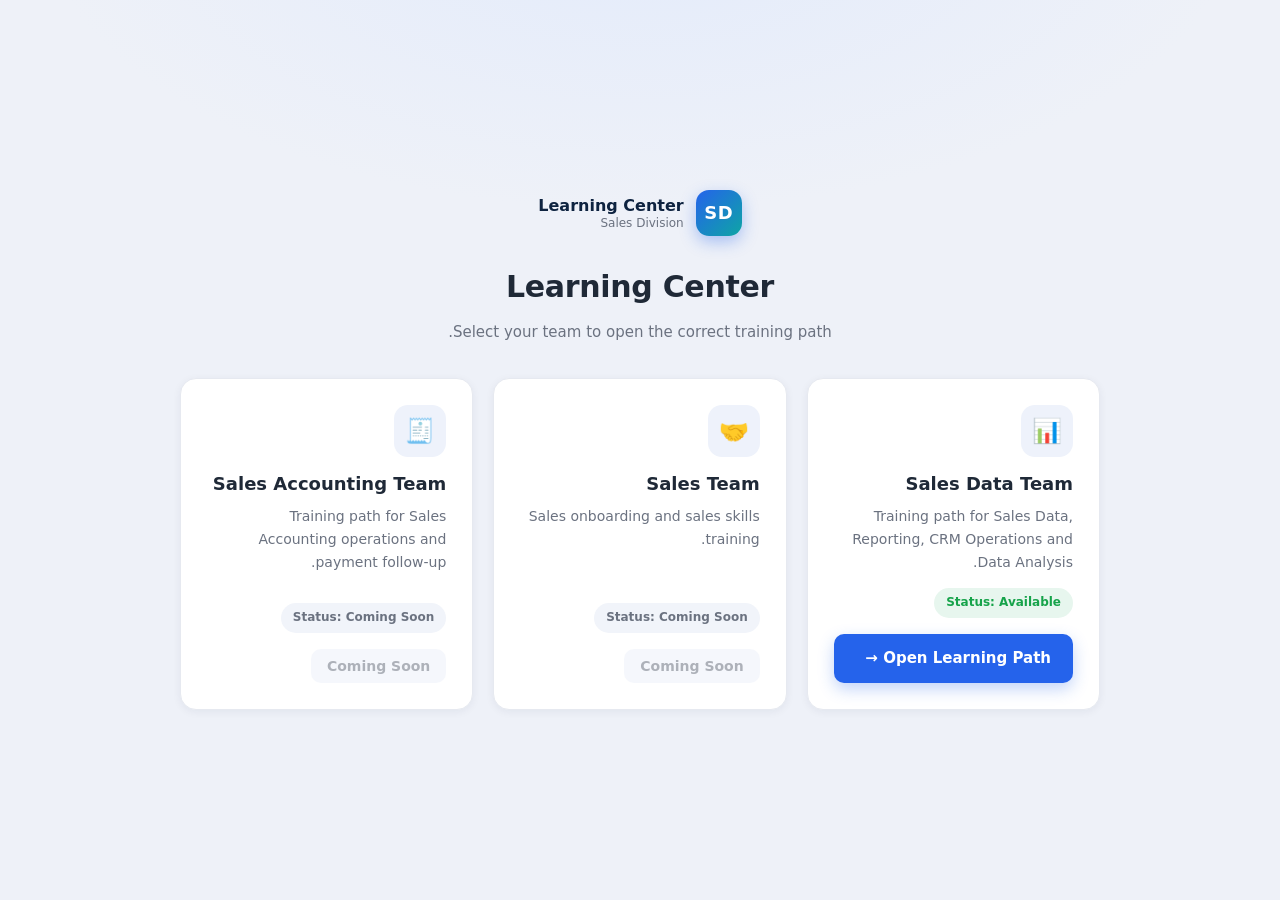
==== index.html @ 6c22815f "Initial commit: Sales Data Training Academy" ====
<!DOCTYPE html>
<html lang="ar" dir="rtl">
<head>
  <meta charset="UTF-8" />
  <meta name="viewport" content="width=device-width, initial-scale=1.0" />
  <title>Learning Center — Sales Division</title>
  <link rel="icon" href="favicon.svg" type="image/svg+xml" />
  <link rel="stylesheet" href="styles.css" />
</head>
<body>

  <!-- ============ TEAM SELECTION (Learning Center) ============ -->
  <!-- Future: connect team selection to permissions / role-based access -->
  <div class="entry">
    <div class="entry-wrap">
      <div class="entry-brand">
        <div class="brand-logo">SD</div>
        <div class="entry-brand-text">
          <strong>Learning Center</strong>
          <span>Sales Division</span>
        </div>
      </div>

      <h1 class="entry-title">Learning Center</h1>
      <p class="entry-sub">Select your team to open the correct training path.</p>

      <div class="team-grid">
        <!-- Sales Data Team — active -->
        <div class="team-card reveal">
          <div class="team-ico">📊</div>
          <h3>Sales Data Team</h3>
          <p>Training path for Sales Data, Reporting, CRM Operations and Data Analysis.</p>
          <span class="team-status available">Status: Available</span>
          <a class="btn btn-primary team-open" href="learning_path.html">Open Learning Path →</a>
        </div>

        <!-- Sales Team — coming soon -->
        <div class="team-card is-soon reveal">
          <div class="team-ico">🤝</div>
          <h3>Sales Team</h3>
          <p>Sales onboarding and sales skills training.</p>
          <span class="team-status soon">Status: Coming Soon</span>
          <button class="btn btn-ghost" disabled>Coming Soon</button>
        </div>

        <!-- Sales Accounting Team — coming soon -->
        <div class="team-card is-soon reveal">
          <div class="team-ico">🧾</div>
          <h3>Sales Accounting Team</h3>
          <p>Training path for Sales Accounting operations and payment follow-up.</p>
          <span class="team-status soon">Status: Coming Soon</span>
          <button class="btn btn-ghost" disabled>Coming Soon</button>
        </div>
      </div>
    </div>
  </div>

  <script src="script.js"></script>
</body>
</html>
---- styles.css ----
/* ============================================================
   Sales Data Team — Training Portal
   styles.css  (plain CSS, no frameworks)
   ============================================================ */

:root {
  --bg: #eef1f8;
  --surface: #ffffff;
  --sidebar: #0e2340;
  --sidebar-2: #16375a;
  --primary: #2563eb;
  --primary-dark: #1d4ed8;
  --accent: #0ea5a5;
  --text: #1f2937;
  --muted: #6b7280;
  --border: #e6e9f0;
  --success: #16a34a;
  --warn: #d97706;
  --danger: #dc2626;
  --shadow-sm: 0 2px 8px rgba(15, 37, 64, 0.06);
  --shadow: 0 8px 24px rgba(15, 37, 64, 0.08);
  --shadow-lg: 0 16px 40px rgba(15, 37, 64, 0.14);
  --radius: 16px;
  --radius-sm: 10px;
  --ease: cubic-bezier(.22, .61, .36, 1);
}

* { box-sizing: border-box; margin: 0; padding: 0; }

html { scroll-behavior: smooth; }

body {
  font-family: "Segoe UI", Tahoma, "Cairo", system-ui, Arial, sans-serif;
  background:
    radial-gradient(1200px 600px at 100% -10%, #e3ebfb 0%, transparent 60%),
    var(--bg);
  color: var(--text);
  line-height: 1.65;
  -webkit-font-smoothing: antialiased;
}

/* ---------- Layout ---------- */
.layout { display: flex; min-height: 100vh; }

.content {
  flex: 1;
  padding: 34px 38px;
  overflow-x: hidden;
  max-width: 1200px;
  margin: 0 auto;
  width: 100%;
}

/* ---------- Sidebar ---------- */
.sidebar {
  width: 264px;
  flex-shrink: 0;
  background: linear-gradient(180deg, var(--sidebar), var(--sidebar-2));
  color: #e8eef7;
  display: flex;
  flex-direction: column;
  padding: 22px 16px;
  position: sticky;
  top: 0;
  height: 100vh;
  box-shadow: 6px 0 24px rgba(14, 35, 64, 0.12);
  z-index: 20;
}

.brand {
  display: flex; align-items: center; gap: 12px;
  padding: 8px 8px 20px;
  margin-bottom: 8px;
  border-bottom: 1px solid rgba(255, 255, 255, 0.08);
}
.brand-logo {
  width: 46px; height: 46px; border-radius: 13px;
  background: linear-gradient(135deg, var(--primary), var(--accent));
  display: grid; place-items: center;
  font-weight: 800; font-size: 18px; color: #fff;
  letter-spacing: .5px; object-fit: cover; flex-shrink: 0;
  box-shadow: 0 6px 16px rgba(37, 99, 235, 0.35);
}
.brand-text { display: flex; flex-direction: column; line-height: 1.25; }
.brand-text strong { font-size: 16px; }
.brand-text span { font-size: 12px; color: #9fb3cc; }

.nav { display: flex; flex-direction: column; gap: 4px; margin-top: 6px; }
.nav-item {
  display: flex; align-items: center; gap: 12px;
  background: transparent; border: none; cursor: pointer;
  color: #cdd8e6; text-align: right;
  padding: 12px 14px; border-radius: var(--radius-sm);
  font-size: 15px; font-family: inherit; position: relative;
  transition: background .18s var(--ease), color .18s, transform .12s;
}
.nav-item::before {
  content: ""; position: absolute; right: 0; top: 50%;
  transform: translateY(-50%) scaleY(0);
  width: 3px; height: 22px; border-radius: 3px;
  background: #fff; transition: transform .2s var(--ease);
}
.nav-item:hover { background: rgba(255, 255, 255, .07); color: #fff; }
.nav-item:hover .nav-ico { transform: scale(1.12); }
.nav-item.active {
  background: linear-gradient(90deg, var(--primary), #3b76f0);
  color: #fff; box-shadow: 0 6px 16px rgba(37, 99, 235, 0.35);
}
.nav-item.active::before { transform: translateY(-50%) scaleY(1); }
.nav-label { font-weight: 500; }
.nav-ico {
  width: 20px; height: 20px; flex-shrink: 0;
  display: grid; place-items: center;
  color: #93a6c0; transition: transform .18s var(--ease), color .18s;
}
.nav-ico svg { width: 20px; height: 20px; }
.nav-item:hover .nav-ico { transform: scale(1.08); color: #fff; }
.nav-item.active .nav-ico { color: #fff; }

.sidebar-foot { margin-top: auto; padding: 14px 10px 4px; }
.foot-label { font-size: 12px; color: #9fb3cc; margin-bottom: 8px; }
.foot-percent { font-size: 12px; color: #cdd8e6; margin-top: 6px; text-align: left; }
.progress-bar {
  height: 8px; background: rgba(255, 255, 255, .12);
  border-radius: 99px; overflow: hidden;
}
.progress-bar span {
  display: block; height: 100%;
  background: linear-gradient(90deg, var(--accent), var(--primary));
  border-radius: 99px;
  animation: growBar 1s var(--ease) both;
}
@keyframes growBar { from { width: 0 !important; } }

/* ---------- Top bar (mobile) ---------- */
.topbar {
  display: none;
  align-items: center; gap: 12px;
  background: linear-gradient(90deg, var(--sidebar), var(--sidebar-2));
  color: #fff; padding: 12px 16px;
  position: sticky; top: 0; z-index: 30;
  box-shadow: var(--shadow-sm);
}
.menu-btn {
  background: transparent; border: none; color: #fff;
  font-size: 22px; cursor: pointer; line-height: 1;
}
.topbar-logo {
  width: 32px; height: 32px; border-radius: 9px;
  background: linear-gradient(135deg, var(--primary), var(--accent));
  display: grid; place-items: center; font-weight: 800; font-size: 13px;
}
.topbar-title { font-weight: 600; font-size: 15px; }

.backdrop {
  display: none;
  position: fixed; inset: 0;
  background: rgba(6, 18, 34, .5);
  backdrop-filter: blur(2px);
  z-index: 25; opacity: 0; transition: opacity .25s;
}
.backdrop.show { display: block; opacity: 1; }

/* ---------- Sections ---------- */
.section { display: none; }
.section.active { display: block; }

.page-head {
  margin-bottom: 24px; padding-bottom: 16px;
  border-bottom: 1px solid var(--border);
}
.page-head h1 { font-size: 27px; letter-spacing: -0.3px; margin-bottom: 4px; }
.muted { color: var(--muted); font-size: 14px; }

/* ---------- Accessibility: visible keyboard focus ---------- */
:focus-visible { outline: none; }
.btn:focus-visible,
[data-submit-id]:focus-visible {
  outline: 3px solid rgba(37, 99, 235, .5);
  outline-offset: 2px;
}
.level-head:focus-visible {
  outline: none;
  box-shadow: inset 0 0 0 3px rgba(37, 99, 235, .45);
}
.nav-item:focus-visible,
.menu-btn:focus-visible {
  outline: 2px solid rgba(255, 255, 255, .7);
  outline-offset: 2px;
}
.field input:focus-visible,
.field select:focus-visible,
.field textarea:focus-visible { outline: none; }

/* ---------- Reveal animation ----------
   CSS-only entrance so content stays visible even if script.js fails to
   load (e.g. a transient 404 on static hosting). JS is NOT required. */
.reveal { animation: revealIn .5s var(--ease) both; }
@keyframes revealIn {
  from { opacity: 0; transform: translateY(14px); }
  to   { opacity: 1; transform: none; }
}
@media (prefers-reduced-motion: reduce) {
  html { scroll-behavior: auto; }
  .reveal { animation: none; opacity: 1; transform: none; }
  .ring, .track-fill, .progress-bar span { animation: none; }
}

/* ---------- Buttons ---------- */
.btn {
  border: none; cursor: pointer; font-family: inherit;
  font-size: 15px; padding: 12px 22px; border-radius: var(--radius-sm);
  font-weight: 600; position: relative; overflow: hidden;
  transition: transform .12s var(--ease), background .18s, box-shadow .2s, opacity .2s;
}
.btn:active { transform: translateY(1px) scale(.99); }
.btn-primary { background: var(--primary); color: #fff; box-shadow: 0 6px 16px rgba(37, 99, 235, .28); }
.btn-primary:hover { background: var(--primary-dark); box-shadow: 0 10px 24px rgba(37, 99, 235, .38); transform: translateY(-2px); }
.btn-light { background: rgba(255, 255, 255, .18); color: #fff; backdrop-filter: blur(4px); }
.btn-light:hover { background: rgba(255, 255, 255, .28); transform: translateY(-2px); }
.btn-ghost { background: #eef2fb; color: var(--primary); padding: 9px 16px; font-size: 14px; }
.btn-ghost:hover { background: var(--primary); color: #fff; transform: translateY(-1px); }
.btn:disabled,
.btn:disabled:hover {
  opacity: .55; cursor: not-allowed; transform: none;
  box-shadow: none; background: #eef2fb; color: var(--muted);
}

/* ---------- Cards ---------- */
.card {
  background: var(--surface);
  border: 1px solid var(--border);
  border-radius: var(--radius);
  padding: 24px;
  box-shadow: var(--shadow-sm);
  transition: transform .2s var(--ease), box-shadow .2s var(--ease);
}

.cards-grid {
  display: grid;
  grid-template-columns: repeat(auto-fit, minmax(270px, 1fr));
  gap: 20px;
}

/* ---------- Home Hero ---------- */
.hero {
  display: grid;
  grid-template-columns: 1.7fr 1fr;
  gap: 22px;
  margin-bottom: 24px;
}
.hero-text {
  background:
    radial-gradient(700px 300px at 90% 0%, rgba(14, 165, 165, .4), transparent 60%),
    linear-gradient(135deg, #123253, #1f4d7a);
  color: #fff; padding: 38px; border-radius: var(--radius);
  box-shadow: var(--shadow);
  position: relative; overflow: hidden;
}
.hero-eyebrow {
  display: inline-block; font-size: 12px; font-weight: 600;
  letter-spacing: .5px; text-transform: uppercase;
  color: #bfe3e3; background: rgba(255, 255, 255, .1);
  padding: 5px 12px; border-radius: 99px; margin-bottom: 14px;
}
.hero-text h1 { font-size: 27px; margin-bottom: 12px; letter-spacing: -0.3px; }
.hero-text p { color: #dbe6f2; margin-bottom: 22px; font-size: 15px; max-width: 52ch; }
.hero-actions { display: flex; gap: 12px; flex-wrap: wrap; }

.hero-card {
  background: var(--surface); border: 1px solid var(--border);
  border-radius: var(--radius); padding: 26px;
  box-shadow: var(--shadow);
  display: flex; flex-direction: column; align-items: center; text-align: center;
  transition: transform .2s var(--ease), box-shadow .2s var(--ease);
}
.hero-card:hover { transform: translateY(-4px); box-shadow: var(--shadow-lg); }
.hero-card h3 { font-size: 14px; color: var(--muted); margin-bottom: 16px; text-transform: uppercase; letter-spacing: .5px; }

.ring {
  --val: 0;
  width: 134px; height: 134px; border-radius: 50%;
  background:
    radial-gradient(farthest-side, #fff 78%, transparent 79% 100%),
    conic-gradient(var(--primary) calc(var(--val) * 1%), #e6ecf6 0);
  display: grid; place-items: center;
  margin-bottom: 12px;
  animation: spinIn 1.1s var(--ease) both;
}
@keyframes spinIn { from { background: radial-gradient(farthest-side, #fff 78%, transparent 79% 100%), conic-gradient(var(--primary) 0%, #e6ecf6 0); } }
.ring span { font-size: 27px; font-weight: 800; color: var(--sidebar); }

/* ---------- Home: KPI strip ---------- */
.kpi-strip {
  display: grid;
  grid-template-columns: repeat(auto-fit, minmax(180px, 1fr));
  gap: 16px; margin-bottom: 24px;
}
.kpi {
  background: var(--surface); border: 1px solid var(--border);
  border-radius: var(--radius); padding: 18px 20px;
  display: flex; align-items: center; gap: 14px;
  box-shadow: var(--shadow-sm);
  transition: transform .18s var(--ease), box-shadow .18s;
}
.kpi:hover { transform: translateY(-3px); box-shadow: var(--shadow); }
.kpi-ico {
  width: 46px; height: 46px; border-radius: 12px; flex-shrink: 0;
  display: grid; place-items: center; font-size: 22px;
  background: #eef2fb;
}
.kpi-val { font-size: 22px; font-weight: 800; color: var(--sidebar); line-height: 1.1; }
.kpi-label { font-size: 12px; color: var(--muted); }

/* ---------- Home: Continue card ---------- */
.continue-card {
  display: flex; align-items: center; gap: 24px;
  background: linear-gradient(120deg, #fff, #f5f8ff);
  border: 1px solid var(--border);
  border-radius: var(--radius); padding: 26px 28px;
  box-shadow: var(--shadow-sm); margin-bottom: 24px;
  position: relative; overflow: hidden;
  transition: transform .2s var(--ease), box-shadow .2s;
}
.continue-card::before {
  content: ""; position: absolute; inset: 0 auto 0 0; width: 5px;
  background: linear-gradient(180deg, var(--primary), var(--accent));
}
.continue-card:hover { transform: translateY(-3px); box-shadow: var(--shadow); }
.continue-left { flex: 1; }
.continue-tag {
  display: inline-block; font-size: 12px; font-weight: 700;
  color: var(--primary); background: #eaf0fe;
  padding: 4px 12px; border-radius: 99px; margin-bottom: 10px;
}
.continue-left h2 { font-size: 20px; margin-bottom: 6px; }
.continue-actions { display: flex; gap: 10px; margin-top: 16px; flex-wrap: wrap; }
.continue-actions .btn-light { background: #eef2fb; color: var(--primary); }
.continue-actions .btn-light:hover { background: #e0e8fb; }

.mini-ring {
  --val: 0; width: 96px; height: 96px; border-radius: 50%; flex-shrink: 0;
  background:
    radial-gradient(farthest-side, #fff 76%, transparent 77% 100%),
    conic-gradient(var(--accent) calc(var(--val) * 1%), #e6ecf6 0);
  display: grid; place-items: center;
}
.mini-ring span { font-size: 20px; font-weight: 800; color: var(--sidebar); }

/* ---------- Info cards ---------- */
.info-card:hover { transform: translateY(-4px); box-shadow: var(--shadow); }
.info-card .card-ico {
  font-size: 24px; margin-bottom: 12px;
  width: 48px; height: 48px; border-radius: 12px;
  display: grid; place-items: center; background: #eef2fb;
}
.info-card h3 { font-size: 17px; margin-bottom: 8px; }
.info-card p { color: var(--muted); font-size: 14px; }
.steps { padding-inline-start: 18px; color: var(--muted); font-size: 14px; }
.steps li { margin-bottom: 5px; }
.steps strong { color: var(--text); }

/* ---------- Training Levels ---------- */
.levels { display: grid; gap: 16px; }
.level-card {
  background: var(--surface); border: 1px solid var(--border);
  border-radius: var(--radius); box-shadow: var(--shadow-sm);
  overflow: hidden;
  transition: box-shadow .2s var(--ease), border-color .2s, transform .12s;
}
.level-card:hover { box-shadow: var(--shadow); border-color: #d3ddef; }
.level-head {
  display: flex; align-items: center; gap: 16px;
  padding: 18px 22px; cursor: pointer; user-select: none;
}
.level-badge {
  min-width: 54px; height: 54px; border-radius: 14px;
  background: linear-gradient(135deg, #eef2fb, #e2e9fb); color: var(--primary);
  display: grid; place-items: center;
  font-weight: 800; font-size: 15px; text-align: center;
  transition: transform .2s var(--ease);
}
.level-card:hover .level-badge { transform: scale(1.05); }
.level-card.open .level-badge { background: linear-gradient(135deg, var(--primary), var(--accent)); color: #fff; }
.level-head-text { flex: 1; }
.level-head-text h3 { font-size: 17px; }
.level-head-text p { font-size: 13px; color: var(--muted); }
.level-toggle { color: var(--muted); font-size: 20px; transition: transform .25s var(--ease); }
.level-card.open .level-toggle { transform: rotate(180deg); color: var(--primary); }

.level-body {
  max-height: 0; overflow: hidden;
  padding: 0 22px;
  transition: max-height .35s var(--ease), padding .35s var(--ease);
}
.level-card.open .level-body {
  max-height: 4000px; padding: 4px 22px 24px;
  border-top: 1px solid var(--border);
}
.level-body h4 {
  font-size: 12px; text-transform: uppercase; letter-spacing: .6px;
  color: var(--primary); margin: 18px 0 6px;
}
.level-body ul { padding-inline-start: 18px; color: var(--text); font-size: 14px; }
.level-body li { margin-bottom: 3px; }
.level-body p { font-size: 14px; color: var(--text); }
.level-meta { display: flex; flex-wrap: wrap; gap: 10px; margin-top: 18px; }
.pill {
  font-size: 12px; padding: 6px 13px; border-radius: 99px;
  background: #f1f4fa; color: var(--muted); font-weight: 600;
}
.pill.pass { background: #e7f6ee; color: var(--success); }
.pill.time { background: #fdf3e7; color: var(--warn); }

/* ---------- Assignments ---------- */
.assign-grid {
  display: grid;
  grid-template-columns: repeat(auto-fill, minmax(300px, 1fr));
  gap: 20px;
  margin-bottom: 30px;
}
.assign-card {
  background: var(--surface); border: 1px solid var(--border);
  border-radius: var(--radius); box-shadow: var(--shadow-sm);
  padding: 0 22px 20px; display: flex; flex-direction: column;
  position: relative; overflow: hidden;
  transition: transform .2s var(--ease), box-shadow .2s var(--ease), border-color .2s;
}
.assign-card:hover { transform: translateY(-5px); box-shadow: var(--shadow-lg); border-color: #d3ddef; }
.assign-accent { height: 5px; margin: 0 -22px 18px; }
.diff-easy   .assign-accent { background: linear-gradient(90deg, #16a34a, #4ade80); }
.diff-medium .assign-accent { background: linear-gradient(90deg, #d97706, #fbbf24); }
.diff-hard   .assign-accent { background: linear-gradient(90deg, #dc2626, #f87171); }

.assign-top { display: flex; align-items: center; gap: 8px; margin-bottom: 12px; }
.assign-num {
  width: 38px; height: 38px; border-radius: 11px; flex-shrink: 0;
  display: grid; place-items: center; font-weight: 800; font-size: 14px;
  background: linear-gradient(135deg, #123253, #1f4d7a); color: #fff;
}
.assign-id {
  font-weight: 700; color: var(--primary);
  background: #eef2fb; padding: 5px 10px; border-radius: 8px; font-size: 13px;
}
.diff {
  margin-inline-start: auto;
  font-size: 12px; font-weight: 700; padding: 5px 11px; border-radius: 99px;
}
.diff.easy { background: #e7f6ee; color: var(--success); }
.diff.medium { background: #fdf3e7; color: var(--warn); }
.diff.hard { background: #fdeaea; color: var(--danger); }

.assign-card h3 { font-size: 15px; margin-bottom: 8px; }
.assign-obj { font-size: 14px; color: var(--muted); margin-bottom: 14px; flex: 1; }
.assign-detail { font-size: 13px; margin-bottom: 6px; display: flex; gap: 7px; align-items: baseline; }
.assign-detail strong { color: var(--text); }
.assign-foot {
  display: flex; justify-content: space-between; align-items: center;
  margin-top: 16px; padding-top: 15px; border-top: 1px solid var(--border);
}
.assign-time { font-size: 12px; color: var(--muted); font-weight: 600; }

/* ---------- Submission form ---------- */
.form-card h2 { font-size: 20px; margin-bottom: 4px; }
.form-grid {
  display: grid; grid-template-columns: 1fr 1fr; gap: 18px; margin-top: 20px;
}
.field { display: flex; flex-direction: column; gap: 7px; }
.field-full { grid-column: 1 / -1; }
.field label { font-size: 13px; font-weight: 600; color: var(--text); }
.field input, .field select, .field textarea {
  font-family: inherit; font-size: 14px;
  padding: 12px 13px; border: 1px solid var(--border);
  border-radius: var(--radius-sm); background: #fbfcfe; color: var(--text);
  transition: border .18s, box-shadow .18s, background .18s;
}
.field input:hover, .field select:hover, .field textarea:hover { border-color: #cbd6ea; }
.field input:focus, .field select:focus, .field textarea:focus {
  outline: none; border-color: var(--primary); background: #fff;
  box-shadow: 0 0 0 4px rgba(37, 99, 235, .12);
}
.field textarea { resize: vertical; }
.form-msg { margin-inline-start: 14px; font-size: 14px; font-weight: 600; }

/* ---------- Progress ---------- */
.stat-grid {
  display: grid;
  grid-template-columns: repeat(auto-fit, minmax(190px, 1fr));
  gap: 20px; margin-bottom: 24px;
}
.stat-card { text-align: center; }
.stat-card:hover { transform: translateY(-4px); box-shadow: var(--shadow); }
.stat-ico {
  font-size: 24px; width: 52px; height: 52px; margin: 0 auto;
  display: grid; place-items: center; border-radius: 14px; background: #eef2fb;
}
.stat-val { font-size: 30px; font-weight: 800; color: var(--sidebar); margin: 10px 0 2px; }
.stat-label { font-size: 13px; color: var(--muted); }

.track { display: grid; gap: 10px; margin-top: 16px; }
.track-row {
  display: flex; align-items: center; gap: 14px;
  padding: 14px 16px; border: 1px solid var(--border);
  border-radius: var(--radius-sm); background: #fbfcfe;
  transition: background .18s, border-color .18s, transform .12s;
}
.track-row:hover { background: #f4f7fd; transform: translateX(-3px); }
.track-row.current { border-color: #bcd0f7; background: #f2f7ff; }
.track-dot {
  width: 30px; height: 30px; border-radius: 50%; flex-shrink: 0;
  display: grid; place-items: center; font-size: 13px; color: #fff; font-weight: 700;
}
.track-dot.done { background: var(--success); }
.track-dot.current { background: var(--primary); box-shadow: 0 0 0 4px rgba(37, 99, 235, .18); }
.track-dot.locked { background: #cbd5e1; font-size: 11px; }
.track-main { flex: 1; min-width: 0; }
.track-line { display: flex; align-items: center; justify-content: space-between; gap: 10px; margin-bottom: 8px; }
.track-name { font-size: 14px; font-weight: 500; }
.track-status { font-size: 12px; font-weight: 700; white-space: nowrap; }
.track-status.done { color: var(--success); }
.track-status.current { color: var(--primary); }
.track-status.locked { color: var(--muted); }
.track-bar { height: 7px; background: #e6ecf6; border-radius: 99px; overflow: hidden; }
.track-fill { display: block; height: 100%; border-radius: 99px; animation: growBar 1s var(--ease) both; }
.track-fill.done { background: linear-gradient(90deg, #16a34a, #4ade80); }
.track-fill.current { background: linear-gradient(90deg, var(--accent), var(--primary)); }
.track-fill.locked { background: #cbd5e1; }

/* ---------- Resources ---------- */
.res-card { display: flex; flex-direction: column; }
.res-card:hover { transform: translateY(-4px); box-shadow: var(--shadow); }
.res-ico {
  font-size: 24px; margin-bottom: 12px;
  width: 48px; height: 48px; border-radius: 12px;
  display: grid; place-items: center; background: #eef2fb;
}
.res-card h3 { font-size: 16px; margin-bottom: 6px; }
.res-card p { font-size: 14px; color: var(--muted); flex: 1; margin-bottom: 16px; }

/* ---------- Responsive ---------- */
@media (max-width: 980px) {
  .hero { grid-template-columns: 1fr; }
  .continue-card { flex-direction: column; text-align: center; align-items: stretch; }
  .continue-right { display: flex; justify-content: center; }
  .continue-actions { justify-content: center; }
}

@media (max-width: 720px) {
  .topbar { display: flex; }
  .content { padding: 18px 16px; }
  .form-grid { grid-template-columns: 1fr; }
  .page-head h1 { font-size: 23px; }
  .hero-text { padding: 28px 24px; }
  .hero-text h1 { font-size: 23px; }

  .sidebar {
    position: fixed; top: 0; right: 0; z-index: 26;
    height: 100vh;
    transform: translateX(105%);
    transition: transform .3s var(--ease);
  }
  .sidebar.open { transform: translateX(0); box-shadow: -8px 0 40px rgba(6, 18, 34, .4); }
}

@media (max-width: 420px) {
  .assign-grid { grid-template-columns: 1fr; }
  .hero-actions .btn, .continue-actions .btn { width: 100%; }
}

/* ============================================================
   MODULE 0 — ENTRY ASSESSMENT (additive; reuses design tokens)
   Nothing above this line is modified.
   ============================================================ */

/* Entry Assessment launcher card (Training section, Module 0 only) */
.entry-module .level-head { cursor: default; }
.entry-pill { background: #eaf0fe; color: var(--primary); }
.entry-cta {
  padding: 0 22px 22px;
  display: flex; align-items: center; justify-content: space-between;
  gap: 16px; flex-wrap: wrap;
}
.entry-note { flex: 1; min-width: 220px; margin: 0; }

/* Back link */
.back-link {
  display: inline-flex; align-items: center; gap: 6px;
  background: none; border: none; cursor: pointer; font-family: inherit;
  color: var(--muted); font-size: 14px; font-weight: 600;
  padding: 6px 0; margin-bottom: 12px;
  transition: color .15s;
}
.back-link:hover { color: var(--primary); }

/* Callout / intro box */
.callout {
  background: linear-gradient(120deg, #fff, #f5f8ff);
  border: 1px solid var(--border);
  border-radius: var(--radius); padding: 22px 24px;
  box-shadow: var(--shadow-sm); margin-bottom: 22px;
  position: relative; overflow: hidden;
}
.callout::before {
  content: ""; position: absolute; inset: 0 auto 0 0; width: 5px;
  background: linear-gradient(180deg, var(--primary), var(--accent));
}
.callout h3 { font-size: 16px; margin-bottom: 8px; }
.callout p { font-size: 14px; color: var(--muted); margin-bottom: 6px; }
.callout p:last-child { margin-bottom: 0; }

/* Section subheading inside a page */
.block-title {
  font-size: 18px; margin: 30px 0 14px; letter-spacing: -0.2px;
}

/* Assessment part cards */
.assess-card { display: flex; flex-direction: column; }
.assess-card:hover { transform: translateY(-4px); box-shadow: var(--shadow); }
.part-tag {
  display: inline-block; align-self: flex-start;
  font-size: 12px; font-weight: 700; color: var(--primary);
  background: #eef2fb; padding: 4px 12px; border-radius: 99px; margin-bottom: 10px;
}
.assess-card h3 { font-size: 16px; margin-bottom: 10px; }
.assess-list { padding-inline-start: 18px; color: var(--text); font-size: 14px; }
.assess-list li { margin-bottom: 6px; }

/* Detail rows (Assignment meta) */
.detail-list { display: grid; gap: 12px; margin-top: 6px; }
.detail-row { display: flex; gap: 10px; font-size: 14px; align-items: baseline; }
.detail-row .detail-label {
  min-width: 150px; font-weight: 700; color: var(--text); flex-shrink: 0;
}
.detail-row .detail-value { color: var(--muted); }

/* Data tables (rubric + placement) */
.table-wrap { overflow-x: auto; border-radius: var(--radius-sm); border: 1px solid var(--border); }
.data-table { width: 100%; border-collapse: collapse; font-size: 14px; min-width: 420px; }
.data-table th, .data-table td {
  padding: 12px 16px; text-align: right; border-bottom: 1px solid var(--border);
}
.data-table thead th {
  background: #f4f7fd; color: var(--text); font-weight: 700;
  font-size: 13px; white-space: nowrap;
}
.data-table tbody tr:last-child td { border-bottom: none; }
.data-table tbody tr:hover { background: #f9fbfe; }
.data-table .total-row td { font-weight: 800; color: var(--sidebar); background: #eef2fb; }
.data-table .band { font-weight: 700; color: var(--primary); white-space: nowrap; }
.data-table .band-top { color: var(--success); }

/* Manager notes (internal, collapsed by default) */
.manager-notes {
  margin-top: 30px; border: 1px dashed #c9b48a;
  border-radius: var(--radius); background: #fdfbf4;
  padding: 4px 20px; overflow: hidden;
}
.manager-notes > summary {
  cursor: pointer; list-style: none; padding: 16px 0;
  font-weight: 700; color: #8a6d1f; font-size: 15px;
  display: flex; align-items: center; gap: 10px;
}
.manager-notes > summary::-webkit-details-marker { display: none; }
.manager-notes > summary::before { content: "🔒"; }
.manager-notes > summary::after {
  content: "▾"; margin-inline-start: auto; transition: transform .2s var(--ease);
}
.manager-notes[open] > summary::after { transform: rotate(180deg); }
.manager-notes .mn-body { padding: 4px 0 20px; }
.manager-notes .mn-tag {
  display: inline-block; font-size: 11px; font-weight: 700;
  text-transform: uppercase; letter-spacing: .5px;
  color: #8a6d1f; background: #f3e7c4; padding: 3px 10px;
  border-radius: 99px; margin-bottom: 12px;
}
.manager-notes h4 { font-size: 14px; color: #7a5f18; margin: 16px 0 6px; }
.manager-notes ul { padding-inline-start: 18px; font-size: 14px; color: var(--text); }
.manager-notes li { margin-bottom: 5px; }

.section-actions { margin-top: 26px; display: flex; gap: 12px; flex-wrap: wrap; }

@media (max-width: 720px) {
  .detail-row { flex-direction: column; gap: 2px; }
  .detail-row .detail-label { min-width: 0; }
}

/* ============================================================
   ENTRY: TEAM SELECTION (Learning Center) — additive
   ============================================================ */
.portal-hidden { display: none; }
.entry-hidden { display: none; }

.entry {
  min-height: 100vh; display: grid; place-items: center;
  padding: 48px 20px;
  background:
    radial-gradient(1000px 500px at 50% -10%, #e3ebfb 0%, transparent 60%),
    var(--bg);
}
.entry-wrap { width: 100%; max-width: 920px; text-align: center; }
.entry-brand {
  display: inline-flex; align-items: center; gap: 12px; margin-bottom: 26px;
}
.entry-brand-text { display: flex; flex-direction: column; line-height: 1.2; text-align: right; }
.entry-brand-text strong { font-size: 16px; color: var(--sidebar); }
.entry-brand-text span { font-size: 12px; color: var(--muted); }
.entry-title { font-size: 30px; letter-spacing: -0.3px; margin-bottom: 8px; }
.entry-sub { color: var(--muted); font-size: 15px; margin-bottom: 34px; }

.team-grid {
  display: grid; grid-template-columns: repeat(auto-fit, minmax(240px, 1fr));
  gap: 20px; text-align: right;
}
.team-card {
  background: var(--surface); border: 1px solid var(--border);
  border-radius: var(--radius); padding: 26px;
  box-shadow: var(--shadow-sm);
  display: flex; flex-direction: column; align-items: flex-start;
  transition: transform .2s var(--ease), box-shadow .2s var(--ease), border-color .2s;
}
.team-card:hover { transform: translateY(-4px); box-shadow: var(--shadow); border-color: #d3ddef; }
.team-card.is-soon { opacity: .72; }
.team-card.is-soon:hover { transform: none; box-shadow: var(--shadow-sm); border-color: var(--border); }
.team-ico {
  width: 52px; height: 52px; border-radius: 14px; margin-bottom: 12px;
  display: grid; place-items: center; font-size: 24px; background: #eef2fb;
}
.team-card h3 { font-size: 18px; margin-bottom: 6px; }
.team-card p { font-size: 14px; color: var(--muted); flex: 1; margin-bottom: 14px; }
.team-status {
  font-size: 12px; font-weight: 700; padding: 5px 12px;
  border-radius: 99px; margin-bottom: 16px;
}
.team-status.available { background: #e7f6ee; color: var(--success); }
.team-status.soon { background: #f1f4fa; color: var(--muted); }
.team-open { align-self: stretch; }

/* ============================================================
   LOCKED / COMING SOON states — additive
   ============================================================ */
.locked-module { opacity: .72; }
.locked-module .level-head { cursor: default; }
.locked-badge { background: #eef1f6; color: var(--muted); }
.locked-pill { background: #f1f4fa; color: var(--muted); }

.assign-card.locked { opacity: .78; }
.assign-card.locked:hover { transform: none; box-shadow: var(--shadow-sm); border-color: var(--border); }
.assign-card.locked .assign-accent { background: #e2e7f0; }
.assign-num.locked-num { background: #cbd5e1; }
.assign-card.locked .diff.locked-pill { background: #f1f4fa; color: var(--muted); }

@media (max-width: 480px) {
  .entry-title { font-size: 25px; }
}

/* ============================================================
   MULTI-PAGE NAVIGATION — additive
   ============================================================ */
/* Sidebar items and back links are real <a> links in the multi-page build. */
.nav-item, .back-link, a.team-open { text-decoration: none; }
a.nav-item { color: #cdd8e6; }

/* Page-level action row at the bottom of a content page */
.page-actions {
  margin-top: 30px; padding-top: 22px; border-top: 1px solid var(--border);
  display: flex; gap: 12px; flex-wrap: wrap; align-items: center;
}
.page-actions .spacer { flex: 1; }

/* ============================================================
   CONFIRMATION PAGE (submission_success.html) — additive
   ============================================================ */
.success-screen {
  min-height: 100vh; display: grid; place-items: center; padding: 48px 20px;
  background:
    radial-gradient(1000px 500px at 50% -10%, #e3ebfb 0%, transparent 60%),
    var(--bg);
}
.success-card {
  background: var(--surface); border: 1px solid var(--border);
  border-radius: var(--radius); box-shadow: var(--shadow);
  padding: 46px 40px; max-width: 560px; width: 100%; text-align: center;
}
.success-badge {
  width: 86px; height: 86px; border-radius: 50%;
  background: #e7f6ee; color: var(--success);
  display: grid; place-items: center; font-size: 42px;
  margin: 0 auto 22px;
  animation: popIn .4s var(--ease) both;
}
@keyframes popIn { from { transform: scale(.6); opacity: 0; } }
.success-card h1 { font-size: 26px; letter-spacing: -0.3px; margin-bottom: 10px; }
.success-card p { color: var(--muted); font-size: 15px; margin-bottom: 6px; }
.success-status {
  display: inline-block; margin: 16px 0 26px;
  font-size: 13px; font-weight: 700; color: var(--warn);
  background: #fdf3e7; padding: 6px 14px; border-radius: 99px;
}
.success-actions { display: flex; gap: 12px; justify-content: center; flex-wrap: wrap; }
.success-brand {
  display: inline-flex; align-items: center; gap: 10px; margin-bottom: 24px;
}
.success-brand .brand-logo { width: 40px; height: 40px; border-radius: 11px; font-size: 15px; }

@media (prefers-reduced-motion: reduce) {
  .success-badge { animation: none; }
}

/* ============================================================
   MODULE PAGE TEMPLATE — reusable across all modules
   Header + section framework. Content changes per module;
   layout stays identical. Hide a section with the `hidden`
   attribute on its <section class="module-section" hidden>.
   ============================================================ */
.module-header {
  background: var(--surface); border: 1px solid var(--border);
  border-radius: var(--radius); box-shadow: var(--shadow-sm);
  padding: 24px 26px; margin-bottom: 26px;
  position: relative; overflow: hidden;
}
.module-header::before {
  content: ""; position: absolute; inset: 0 auto 0 0; width: 5px;
  background: linear-gradient(180deg, var(--primary), var(--accent));
}
.module-header-top { display: flex; align-items: center; gap: 16px; margin-bottom: 16px; }
.module-badge {
  min-width: 56px; height: 56px; border-radius: 15px; flex-shrink: 0;
  display: grid; place-items: center; font-weight: 800; font-size: 16px;
  color: #fff; background: linear-gradient(135deg, #123253, #1f4d7a);
}
.module-heading { flex: 1; min-width: 0; }
.module-eyebrow {
  display: inline-block; font-size: 12px; font-weight: 700;
  text-transform: uppercase; letter-spacing: .5px;
  color: var(--primary); background: #eef2fb;
  padding: 3px 10px; border-radius: 99px; margin-bottom: 6px;
}
.module-heading h1 { font-size: 24px; letter-spacing: -0.3px; }
.module-meta { display: flex; flex-wrap: wrap; gap: 10px; margin-bottom: 14px; }
.meta-chip {
  font-size: 12px; font-weight: 600; color: var(--muted);
  background: #f1f4fa; padding: 6px 12px; border-radius: 99px;
}
.meta-chip.easy { background: #e7f6ee; color: var(--success); }
.meta-chip.medium { background: #fdf3e7; color: var(--warn); }
.meta-chip.hard { background: #fdeaea; color: var(--danger); }
.module-progress { height: 8px; background: #e6ecf6; border-radius: 99px; overflow: hidden; }
.module-progress span {
  display: block; height: 100%; border-radius: 99px;
  background: linear-gradient(90deg, var(--accent), var(--primary));
  animation: growBar 1s var(--ease) both;
}

/* Each numbered section of a module page. */
.module-section { margin: 0; }
.module-section[hidden] { display: none; }
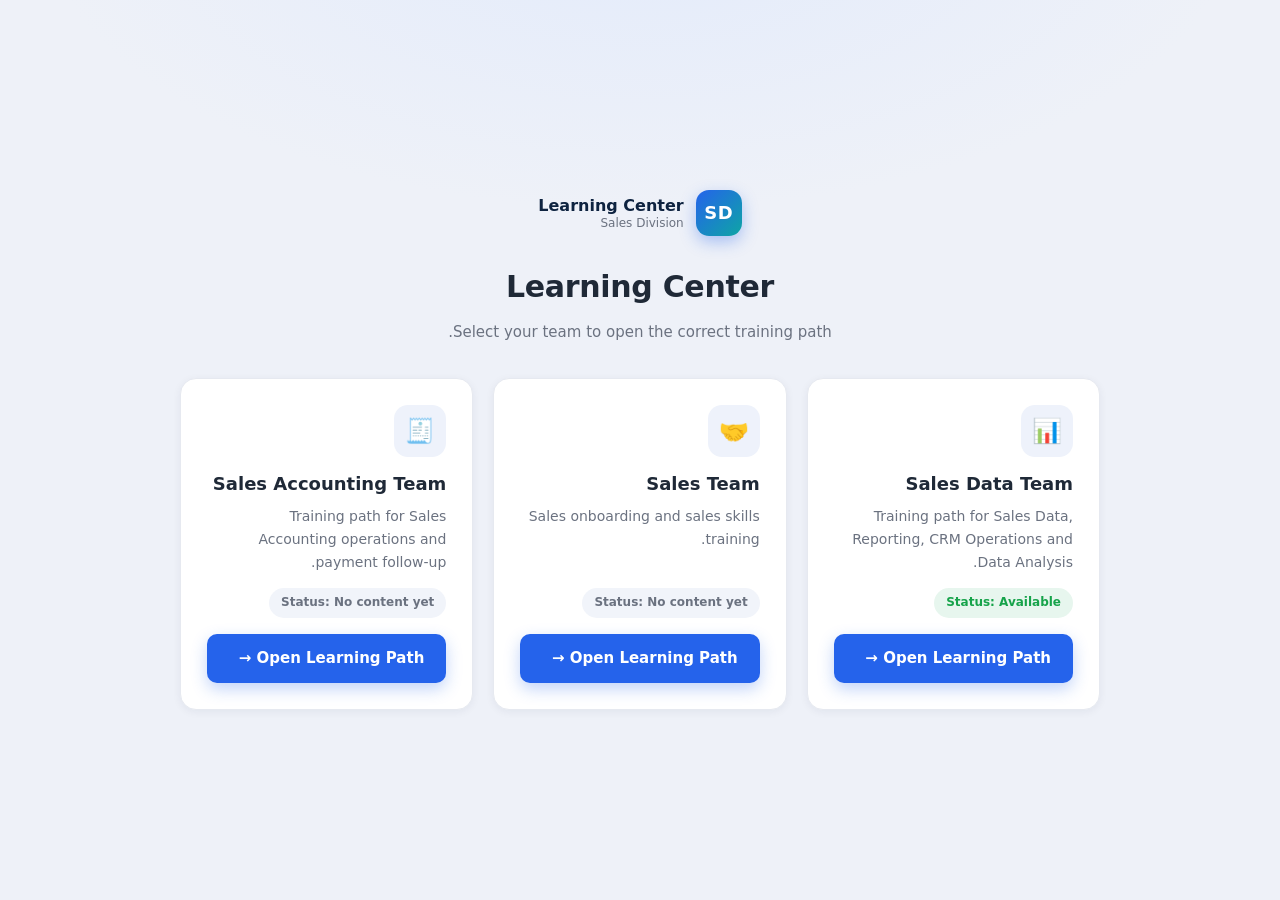
==== commit fea46660: "Fix academy state: persist selectedAcademy across navigation (no Sales Data fallback); data-driven m" ====
--- a/index.html
+++ b/index.html
@@ -24,37 +24,12 @@
       <h1 class="entry-title">Learning Center</h1>
       <p class="entry-sub">Select your team to open the correct training path.</p>
 
-      <div class="team-grid">
-        <!-- Sales Data Team — active -->
-        <div class="team-card reveal">
-          <div class="team-ico">📊</div>
-          <h3>Sales Data Team</h3>
-          <p>Training path for Sales Data, Reporting, CRM Operations and Data Analysis.</p>
-          <span class="team-status available">Status: Available</span>
-          <a class="btn btn-primary team-open" href="learning_path.html">Open Learning Path →</a>
-        </div>
-
-        <!-- Sales Team — coming soon -->
-        <div class="team-card is-soon reveal">
-          <div class="team-ico">🤝</div>
-          <h3>Sales Team</h3>
-          <p>Sales onboarding and sales skills training.</p>
-          <span class="team-status soon">Status: Coming Soon</span>
-          <button class="btn btn-ghost" disabled>Coming Soon</button>
-        </div>
-
-        <!-- Sales Accounting Team — coming soon -->
-        <div class="team-card is-soon reveal">
-          <div class="team-ico">🧾</div>
-          <h3>Sales Accounting Team</h3>
-          <p>Training path for Sales Accounting operations and payment follow-up.</p>
-          <span class="team-status soon">Status: Coming Soon</span>
-          <button class="btn btn-ghost" disabled>Coming Soon</button>
-        </div>
-      </div>
+      <!-- Team cards are rendered data-driven from academies.js (one system, many academies) -->
+      <div class="team-grid" id="teamGrid"></div>
     </div>
   </div>
 
+  <script src="academies.js"></script>
   <script src="script.js"></script>
 </body>
 </html>
--- a/styles.css
+++ b/styles.css
@@ -120,6 +120,12 @@
 .sidebar-foot { margin-top: auto; padding: 14px 10px 4px; }
 .foot-label { font-size: 12px; color: #9fb3cc; margin-bottom: 8px; }
 .foot-percent { font-size: 12px; color: #cdd8e6; margin-top: 6px; text-align: left; }
+
+/* Switch Team control (injected into the sidebar foot) */
+.switch-team-wrap { margin-top: 14px; padding-top: 14px; border-top: 1px solid rgba(255, 255, 255, .08); }
+.switch-team-current { font-size: 12px; color: #9fb3cc; margin-bottom: 8px; }
+.switch-team-current strong { color: #fff; }
+.switch-team { display: block; width: 100%; text-align: center; font-size: 14px; padding: 9px 12px; }
 .progress-bar {
   height: 8px; background: rgba(255, 255, 255, .12);
   border-radius: 99px; overflow: hidden;
@@ -854,3 +860,146 @@
 /* Each numbered section of a module page. */
 .module-section { margin: 0; }
 .module-section[hidden] { display: none; }
+
+/* ============================================================
+   CONTENT MANAGER — additive (front-end only)
+   ============================================================ */
+.cm-toolbar {
+  display: flex; align-items: flex-end; justify-content: space-between;
+  gap: 16px; margin-bottom: 22px; flex-wrap: wrap;
+}
+.cm-academy-field { min-width: 240px; }
+.cm-academy-field label { font-size: 13px; font-weight: 600; margin-bottom: 6px; display: block; }
+
+/* ---- Content list ---- */
+.cm-list {
+  display: grid; grid-template-columns: repeat(auto-fill, minmax(280px, 1fr));
+  gap: 18px;
+}
+.cm-card {
+  background: var(--surface); border: 1px solid var(--border);
+  border-radius: var(--radius); box-shadow: var(--shadow-sm);
+  padding: 20px; display: flex; flex-direction: column;
+  transition: transform .2s var(--ease), box-shadow .2s var(--ease), border-color .2s;
+}
+.cm-card:hover { transform: translateY(-4px); box-shadow: var(--shadow); border-color: #d3ddef; }
+.cm-card-top { display: flex; align-items: center; justify-content: space-between; margin-bottom: 12px; }
+.cm-num {
+  width: 40px; height: 40px; border-radius: 11px; display: grid; place-items: center;
+  font-weight: 800; font-size: 14px; color: #fff;
+  background: linear-gradient(135deg, #123253, #1f4d7a);
+}
+.cm-status { font-size: 12px; font-weight: 700; padding: 5px 11px; border-radius: 99px; }
+.cm-status.is-pub { background: #e7f6ee; color: var(--success); }
+.cm-status.is-draft { background: #fdf3e7; color: var(--warn); }
+.cm-card-title { font-size: 16px; margin-bottom: 2px; }
+.cm-card-sub { font-size: 13px; color: var(--muted); margin-bottom: 12px; }
+.cm-card-meta { display: flex; gap: 14px; font-size: 12px; color: var(--muted); font-weight: 600; margin-bottom: 6px; }
+.cm-card-updated { font-size: 12px; color: var(--muted); margin-bottom: 14px; }
+.cm-card-actions {
+  display: flex; flex-wrap: wrap; gap: 8px; margin-top: auto;
+  padding-top: 14px; border-top: 1px solid var(--border);
+}
+.cm-card-actions .btn { padding: 7px 12px; font-size: 13px; }
+.cm-danger { color: var(--danger); }
+.cm-danger:hover { background: var(--danger); color: #fff; }
+
+.cm-empty {
+  grid-column: 1 / -1; text-align: center; padding: 48px 20px;
+  background: var(--surface); border: 1px dashed var(--border); border-radius: var(--radius);
+}
+.cm-empty-ico { font-size: 34px; margin-bottom: 10px; }
+.cm-empty h3 { font-size: 17px; margin-bottom: 6px; }
+
+/* ---- Slide-over panel ---- */
+.cm-overlay {
+  position: fixed; inset: 0; background: rgba(6, 18, 34, .5);
+  backdrop-filter: blur(2px); opacity: 0; visibility: hidden;
+  transition: opacity .25s var(--ease), visibility .25s; z-index: 40;
+}
+.cm-overlay.show { opacity: 1; visibility: visible; }
+
+.cm-panel {
+  position: fixed; top: 0; bottom: 0; left: 0;
+  width: min(680px, 94vw); background: var(--bg);
+  box-shadow: 8px 0 40px rgba(6, 18, 34, .35);
+  display: flex; flex-direction: column;
+  transform: translateX(-100%); transition: transform .3s var(--ease);
+  z-index: 41;
+}
+.cm-panel.open { transform: none; }
+.cm-panel-head {
+  display: flex; align-items: center; justify-content: space-between;
+  padding: 20px 24px; border-bottom: 1px solid var(--border); background: var(--surface);
+}
+.cm-panel-head h2 { font-size: 19px; }
+.cm-close {
+  background: #eef2fb; border: none; cursor: pointer; color: var(--muted);
+  width: 34px; height: 34px; border-radius: 9px; font-size: 15px;
+  transition: background .15s, color .15s;
+}
+.cm-close:hover { background: var(--danger); color: #fff; }
+.cm-panel-body { flex: 1; overflow-y: auto; padding: 22px 24px; }
+.cm-panel-foot {
+  display: flex; align-items: center; gap: 10px;
+  padding: 16px 24px; border-top: 1px solid var(--border); background: var(--surface);
+}
+
+.cm-group { margin-bottom: 26px; }
+.cm-group-title {
+  font-size: 13px; text-transform: uppercase; letter-spacing: .6px;
+  color: var(--primary); margin-bottom: 14px;
+  padding-bottom: 8px; border-bottom: 1px solid var(--border);
+}
+
+/* ---- Faux rich-text toolbar + editor ---- */
+.cm-faux-toolbar { display: flex; flex-wrap: wrap; gap: 6px; margin-bottom: 8px; }
+.cm-faux-toolbar button {
+  font-family: inherit; font-size: 13px; font-weight: 600; cursor: pointer;
+  background: #eef2fb; color: var(--primary); border: 1px solid var(--border);
+  padding: 6px 11px; border-radius: 8px; transition: background .15s, color .15s;
+}
+.cm-faux-toolbar button:hover { background: var(--primary); color: #fff; }
+.cm-editor {
+  width: 100%; font-family: inherit; font-size: 14px; line-height: 1.7;
+  padding: 14px; border: 1px solid var(--border); border-radius: var(--radius-sm);
+  background: #fbfcfe; color: var(--text); resize: vertical; min-height: 200px;
+  transition: border .18s, box-shadow .18s, background .18s;
+}
+.cm-editor:focus { outline: none; border-color: var(--primary); background: #fff; box-shadow: 0 0 0 4px rgba(37, 99, 235, .12); }
+.cm-hint { font-size: 12px; color: var(--muted); margin-top: 8px; }
+.cm-hint code { background: #eef2fb; padding: 1px 6px; border-radius: 5px; font-size: 12px; }
+
+.cm-savedraft { background: #eef2fb; color: var(--primary); }
+.cm-savedraft:hover { background: #e0e8fb; }
+
+/* ---- Preview modal ---- */
+.cm-preview-overlay {
+  position: fixed; inset: 0; background: rgba(6, 18, 34, .55);
+  backdrop-filter: blur(2px); display: none; z-index: 50;
+  padding: 32px 20px; overflow-y: auto;
+}
+.cm-preview-overlay.show { display: grid; place-items: start center; }
+.cm-preview {
+  background: var(--bg); border-radius: var(--radius); box-shadow: var(--shadow-lg);
+  width: 100%; max-width: 780px; overflow: hidden;
+}
+.cm-preview-head {
+  display: flex; align-items: center; justify-content: space-between;
+  padding: 16px 22px; background: var(--surface); border-bottom: 1px solid var(--border);
+  position: sticky; top: 0;
+}
+.cm-preview-tag {
+  font-size: 12px; font-weight: 700; text-transform: uppercase; letter-spacing: .5px;
+  color: var(--primary); background: #eef2fb; padding: 4px 12px; border-radius: 99px;
+}
+.cm-preview-body { padding: 24px; }
+.cm-rendered h3 { font-size: 18px; margin: 6px 0 8px; }
+.cm-rendered h4 { font-size: 13px; text-transform: uppercase; letter-spacing: .5px; color: var(--primary); margin: 14px 0 6px; }
+.cm-rendered p { font-size: 14px; margin-bottom: 8px; }
+.cm-rendered ul, .cm-rendered ol { padding-inline-start: 20px; margin-bottom: 8px; font-size: 14px; }
+.cm-rendered li { margin-bottom: 4px; }
+
+@media (max-width: 720px) {
+  .cm-panel-body .form-grid { grid-template-columns: 1fr; }
+}
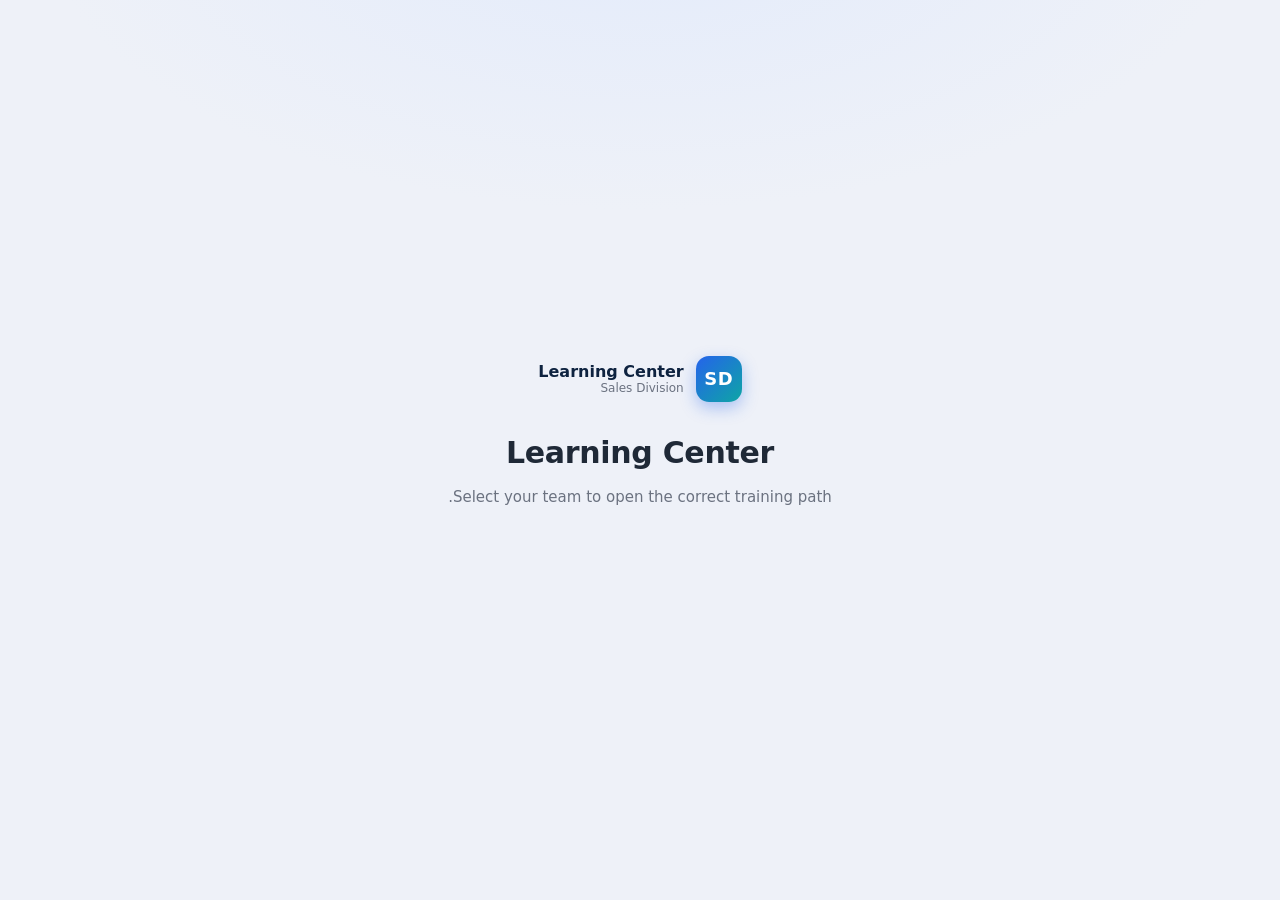
==== commit 5c93bad1: "Backend: replace Google Sheets/Apps Script with Supabase (Postgres) as production storage All Academ" ====
--- a/index.html
+++ b/index.html
@@ -29,6 +29,7 @@
     </div>
   </div>
 
+  <script src="supabase.js"></script>
   <script src="academies.js"></script>
   <script src="script.js"></script>
 </body>
--- a/styles.css
+++ b/styles.css
@@ -864,6 +864,32 @@
 /* ============================================================
    CONTENT MANAGER — additive (front-end only)
    ============================================================ */
+/* ---- Export / Import toolbar ---- */
+.cm-io { display: flex; gap: 10px; align-items: center; flex-wrap: wrap; margin-bottom: 20px; }
+
+/* ---- Tabs ---- */
+.cm-tabs {
+  display: flex; gap: 4px; flex-wrap: wrap;
+  border-bottom: 1px solid var(--border); margin-bottom: 24px;
+}
+.cm-tab {
+  background: transparent; border: none; cursor: pointer; font-family: inherit;
+  font-size: 14px; font-weight: 600; color: var(--muted);
+  padding: 12px 16px; border-bottom: 2px solid transparent;
+  margin-bottom: -1px; display: inline-flex; align-items: center; gap: 8px;
+  transition: color .15s, border-color .15s;
+}
+.cm-tab:hover:not(:disabled) { color: var(--text); }
+.cm-tab.active { color: var(--primary); border-bottom-color: var(--primary); }
+.cm-tab:disabled { cursor: not-allowed; opacity: .7; }
+.cm-soon {
+  font-size: 10px; font-weight: 700; text-transform: uppercase; letter-spacing: .4px;
+  background: #f1f4fa; color: var(--muted); padding: 2px 7px; border-radius: 99px;
+}
+
+.cm-form-actions { display: flex; align-items: center; gap: 12px; margin-top: 18px; }
+.cm-list-heading { font-size: 15px; margin: 26px 0 14px; }
+
 .cm-toolbar {
   display: flex; align-items: flex-end; justify-content: space-between;
   gap: 16px; margin-bottom: 22px; flex-wrap: wrap;
@@ -892,6 +918,303 @@
 .cm-status { font-size: 12px; font-weight: 700; padding: 5px 11px; border-radius: 99px; }
 .cm-status.is-pub { background: #e7f6ee; color: var(--success); }
 .cm-status.is-draft { background: #fdf3e7; color: var(--warn); }
+.cm-status.is-locked { background: #eef1f6; color: var(--muted); }
+.cm-type { font-size: 12px; font-weight: 700; color: var(--primary); background: #eef2fb; padding: 4px 10px; border-radius: 99px; }
+
+/* ---- Lessons as child accordions inside a module (Learning Path) ---- */
+.lesson-acc { display: flex; flex-direction: column; gap: 8px; margin-top: 6px; }
+.lesson-acc-item {
+  border: 1px solid var(--border); border-radius: 10px; overflow: hidden;
+  background: #fbfcfe; transition: border-color .18s;
+}
+.lesson-acc-item.open { border-color: #bcd0f7; background: #fff; }
+.lesson-acc-head {
+  width: 100%; display: flex; align-items: center; justify-content: space-between; gap: 12px;
+  background: transparent; border: none; cursor: pointer; font-family: inherit;
+  text-align: right; padding: 12px 14px;
+  transition: background .18s var(--ease);
+}
+.lesson-acc-head:hover { background: #f4f7fd; }
+.lesson-acc-head:focus-visible { outline: none; box-shadow: inset 0 0 0 2px rgba(37, 99, 235, .4); }
+.lesson-acc-title { font-size: 14px; font-weight: 600; color: var(--text); }
+.lesson-acc-caret { color: var(--muted); font-size: 14px; flex-shrink: 0; transition: transform .25s var(--ease); }
+.lesson-acc-item.open .lesson-acc-caret { transform: rotate(180deg); color: var(--primary); }
+.lesson-acc-body {
+  max-height: 0; overflow: hidden; padding: 0 14px;
+  transition: max-height .3s var(--ease), padding .3s var(--ease);
+}
+.lesson-acc-item.open .lesson-acc-body {
+  max-height: 2000px; padding: 4px 14px 14px; border-top: 1px solid var(--border);
+}
+@media (prefers-reduced-motion: reduce) {
+  .lesson-acc-caret, .lesson-acc-body { transition: none; }
+}
+/* Assignment shown under the lesson content (Learning Path) */
+.lesson-assignment { margin-top: 16px; padding-top: 14px; border-top: 1px dashed var(--border); }
+.lesson-assignment > h4 {
+  font-size: 13px; text-transform: uppercase; letter-spacing: .5px;
+  color: var(--primary); margin: 0 0 8px;
+}
+.lesson-assignment > p { font-size: 14px; margin: 10px 0 4px; }
+/* Assignment group inside the lesson editor (Content Manager) */
+.cm-asg { margin-top: 6px; padding-top: 14px; border-top: 1px dashed var(--border); }
+
+/* ---- Content Structure panel (Content Manager, Lessons tab) ---- */
+.cm-workspace { display: grid; grid-template-columns: 300px minmax(0, 1fr); gap: 20px; align-items: start; }
+@media (max-width: 900px) { .cm-workspace { grid-template-columns: 1fr; } }
+
+.cm-structure {
+  background: var(--surface); border: 1px solid var(--border);
+  border-radius: var(--radius); padding: 14px; box-shadow: var(--shadow-sm);
+  position: sticky; top: 16px; max-height: calc(100vh - 32px); overflow: auto;
+}
+.cm-tree-head {
+  display: flex; align-items: baseline; justify-content: space-between; gap: 8px;
+  padding: 2px 6px 12px; border-bottom: 1px solid var(--border); margin-bottom: 8px;
+}
+.cm-tree-academy { font-size: 15px; font-weight: 800; color: var(--text); }
+.cm-tree-sub { font-size: 11px; color: var(--muted); font-weight: 700; white-space: nowrap; }
+.cm-tree-modules, .cm-tree-lessons { list-style: none; margin: 0; padding: 0; }
+.cm-tree-module { margin-bottom: 2px; }
+.cm-tree-mod-head {
+  width: 100%; display: flex; align-items: center; gap: 8px;
+  background: transparent; border: none; cursor: pointer; font-family: inherit;
+  text-align: inherit; padding: 8px; border-radius: 8px; color: var(--text);
+  transition: background .15s var(--ease);
+}
+.cm-tree-mod-head:hover { background: #f4f7fd; }
+.cm-tree-caret { color: var(--muted); font-size: 12px; flex-shrink: 0; transition: transform .2s var(--ease); }
+.cm-tree-module.is-collapsed .cm-tree-caret { transform: rotate(-90deg); }
+.cm-tree-mod-title { flex: 1; font-size: 13px; font-weight: 700; overflow: hidden; text-overflow: ellipsis; white-space: nowrap; }
+.cm-tree-count { font-size: 11px; color: var(--muted); background: #eef2fb; border-radius: 99px; padding: 1px 8px; font-weight: 700; flex-shrink: 0; }
+.cm-tree-lessons { padding-inline-start: 16px; }
+.cm-tree-module.is-collapsed .cm-tree-lessons { display: none; }
+.cm-tree-lesson {
+  width: 100%; display: flex; align-items: center; gap: 8px;
+  background: transparent; border: none; cursor: pointer; font-family: inherit;
+  text-align: inherit; padding: 6px 8px; border-radius: 8px; color: var(--muted);
+  border-inline-start: 2px solid var(--border); transition: background .15s var(--ease), color .15s;
+}
+.cm-tree-lesson:hover { background: #f4f7fd; color: var(--text); }
+.cm-tree-lesson.is-selected { background: #eef2fb; color: var(--primary); font-weight: 700; border-inline-start-color: var(--primary); }
+.cm-tree-lesson-title { flex: 1; font-size: 12.5px; overflow: hidden; text-overflow: ellipsis; white-space: nowrap; }
+.cm-tree-dot { width: 8px; height: 8px; border-radius: 50%; flex-shrink: 0; background: var(--muted); }
+.cm-tree-dot.is-pub { background: var(--success); }
+.cm-tree-dot.is-draft { background: var(--warn); }
+.cm-tree-empty { font-size: 12px; color: var(--muted); padding: 8px; }
+
+/* ---- Lesson Activities editor (Content Manager) ---- */
+.cm-activities { margin-top: 6px; padding-top: 14px; border-top: 1px dashed var(--border); }
+.cm-act-list { display: flex; flex-direction: column; gap: 10px; margin-bottom: 14px; }
+.cm-act-card { border: 1px solid var(--border); border-radius: var(--radius-sm); padding: 12px 14px; background: #fbfcfe; }
+.cm-act-top { display: flex; align-items: center; gap: 8px; margin-bottom: 8px; flex-wrap: wrap; }
+.cm-act-type { font-size: 12px; font-weight: 700; color: var(--primary); background: #eef2fb; padding: 2px 10px; border-radius: 99px; }
+.cm-act-points { font-size: 12px; color: var(--muted); font-weight: 700; margin-inline-start: auto; }
+.cm-act-q { font-size: 14px; color: var(--text); margin-bottom: 10px; white-space: pre-wrap; }
+.cm-act-actions { display: flex; flex-wrap: wrap; gap: 6px; }
+.cm-act-actions .btn { padding: 6px 10px; font-size: 13px; }
+.cm-act-form { border: 1px solid var(--border); border-radius: var(--radius-sm); padding: 14px 16px; background: var(--surface); }
+.cm-choice-row { display: flex; align-items: center; gap: 8px; margin-bottom: 8px; }
+.cm-choice-row .cm-choice-correct { flex-shrink: 0; width: 18px; height: 18px; margin: 0; padding: 0; }
+.cm-choice-row .cm-choice-text { flex: 1; }
+.cm-choice-row .cm-choice-del { padding: 6px 11px; font-size: 13px; flex-shrink: 0; }
+
+/* ---- Lesson Activities (Learning Path, employee) ---- */
+.lp-activities { margin-top: 16px; padding-top: 14px; border-top: 1px dashed var(--border); }
+.lp-activities > h4 { font-size: 13px; text-transform: uppercase; letter-spacing: .5px; color: var(--primary); margin: 0 0 10px; }
+.lp-activity { background: #fbfcfe; border: 1px solid var(--border); border-radius: var(--radius-sm); padding: 12px 14px; margin-bottom: 10px; }
+.lp-act-q { font-size: 14px; font-weight: 600; color: var(--text); margin-bottom: 10px; }
+.lp-act-num { display: inline-block; background: var(--primary); color: #fff; font-size: 11px; font-weight: 700; border-radius: 6px; padding: 1px 7px; margin-inline-end: 6px; }
+.lp-act-points { font-size: 12px; color: var(--muted); font-weight: 700; margin-inline-start: 6px; }
+.lp-act-body { display: flex; flex-direction: column; gap: 8px; }
+.lp-act-option { display: flex; align-items: center; gap: 8px; font-size: 14px; color: var(--text); cursor: pointer; padding: 6px 8px; border-radius: 8px; transition: background .15s var(--ease); }
+.lp-act-option:hover { background: #f4f7fd; }
+.lp-act-option input { flex-shrink: 0; width: 16px; height: 16px; }
+.lp-act-short { width: 100%; font-family: inherit; font-size: 14px; padding: 10px 12px; border: 1px solid var(--border); border-radius: var(--radius-sm); background: #fff; color: var(--text); }
+.lp-act-short:focus { outline: none; border-color: var(--primary); box-shadow: 0 0 0 4px rgba(37, 99, 235, .12); }
+.lp-act-saved { font-size: 12px; color: var(--success); font-weight: 700; margin-top: 8px; min-height: 14px; }
+
+/* ---- Learning Objectives editor (Module form) ---- */
+.cm-obj-list { display: flex; flex-direction: column; gap: 8px; margin-bottom: 8px; }
+.cm-obj-row { display: flex; align-items: center; gap: 8px; }
+.cm-obj-bullet { color: var(--primary); font-weight: 800; font-size: 16px; flex-shrink: 0; }
+.cm-obj-row .cm-obj-text { flex: 1; }
+.cm-obj-row .cm-obj-del { padding: 6px 11px; font-size: 13px; flex-shrink: 0; }
+
+/* ---- Module Overview (Learning Path) ---- */
+.module-overview {
+  background: #fbfcfe; border: 1px solid var(--border);
+  border-radius: var(--radius-sm); padding: 14px 16px; margin-bottom: 16px;
+}
+.module-overview > *:first-child { margin-top: 0; }
+.level-body .module-lessons-title {
+  font-size: 13px; text-transform: uppercase; letter-spacing: .5px;
+  color: var(--primary); margin: 6px 0 10px;
+}
+
+/* ============================================================
+   ACADEMY DASHBOARD (manager summary)
+   ============================================================ */
+.dash-toolbar { display: flex; align-items: center; gap: 12px; flex-wrap: wrap; margin-bottom: 22px; }
+.dash-toolbar-label { font-size: 13px; font-weight: 700; color: var(--muted); }
+.dash-toolbar select {
+  font-family: inherit; font-size: 14px; padding: 10px 12px;
+  border: 1px solid var(--border); border-radius: var(--radius-sm);
+  background: var(--surface); color: var(--text); min-width: 200px;
+}
+.dash-academy-name { font-size: 15px; font-weight: 800; color: var(--primary); margin-inline-start: auto; }
+
+.dash-stats { display: grid; grid-template-columns: repeat(auto-fill, minmax(160px, 1fr)); gap: 12px; margin-bottom: 8px; }
+.dash-stat {
+  background: var(--surface); border: 1px solid var(--border); border-radius: var(--radius-sm);
+  padding: 14px 16px; display: flex; flex-direction: column; gap: 4px; box-shadow: var(--shadow-sm);
+}
+.dash-stat-num { font-size: 26px; font-weight: 800; color: var(--text); line-height: 1.1; }
+.dash-stat-label { font-size: 12px; color: var(--muted); font-weight: 600; }
+.dash-stat.is-pub .dash-stat-num { color: var(--success); }
+.dash-stat.is-draft .dash-stat-num { color: var(--warn); }
+.dash-stat.is-locked .dash-stat-num { color: var(--muted); }
+.dash-stat.is-wide { grid-column: span 2; }
+@media (max-width: 520px) { .dash-stat.is-wide { grid-column: auto; } }
+
+.dash-panel {
+  background: var(--surface); border: 1px solid var(--border); border-radius: var(--radius);
+  padding: 18px 20px; box-shadow: var(--shadow-sm); margin-bottom: 8px;
+}
+
+.dash-bar-row { display: flex; align-items: center; gap: 12px; margin-bottom: 12px; }
+.dash-bar-label { font-size: 13px; font-weight: 700; color: var(--text); width: 130px; flex-shrink: 0; }
+.dash-bar { flex: 1; height: 8px; background: #eef2f7; border-radius: 99px; overflow: hidden; }
+.dash-bar span { display: block; height: 100%; background: linear-gradient(90deg, var(--accent), var(--primary)); border-radius: 99px; transition: width .45s var(--ease); }
+.dash-bar-pct { font-size: 13px; font-weight: 800; color: var(--text); width: 44px; text-align: left; flex-shrink: 0; }
+
+.dash-overall { margin-top: 16px; padding-top: 16px; border-top: 1px solid var(--border); }
+.dash-overall-top { display: flex; align-items: baseline; justify-content: space-between; margin-bottom: 8px; }
+.dash-overall-label { font-size: 14px; font-weight: 800; color: var(--text); }
+.dash-overall-pct { font-size: 20px; font-weight: 800; color: var(--primary); }
+.dash-overall-bar { height: 12px; background: #eef2f7; border-radius: 99px; overflow: hidden; }
+.dash-overall-bar span { display: block; height: 100%; background: linear-gradient(90deg, var(--accent), var(--primary)); border-radius: 99px; transition: width .5s var(--ease); }
+
+.dash-health-count { font-size: 12px; font-weight: 700; color: var(--warn); margin-bottom: 10px; }
+.dash-warn { display: flex; gap: 8px; align-items: flex-start; font-size: 13.5px; color: var(--text); padding: 8px 10px; border-radius: 8px; background: #fdf6ec; margin-bottom: 6px; }
+.dash-warn-ico { color: var(--warn); flex-shrink: 0; }
+.dash-ok { display: flex; align-items: center; gap: 8px; font-size: 14px; font-weight: 700; color: var(--success); padding: 6px 4px; }
+.dash-ok-ico { display: inline-flex; align-items: center; justify-content: center; width: 22px; height: 22px; border-radius: 50%; background: #e7f6ee; }
+
+.dash-actions { display: grid; grid-template-columns: repeat(auto-fill, minmax(220px, 1fr)); gap: 14px; }
+.dash-action {
+  display: flex; align-items: center; gap: 14px; text-decoration: none;
+  background: var(--surface); border: 1px solid var(--border); border-radius: var(--radius);
+  padding: 16px 18px; box-shadow: var(--shadow-sm);
+  transition: transform .15s var(--ease), box-shadow .2s, border-color .2s;
+}
+.dash-action:hover { transform: translateY(-2px); box-shadow: var(--shadow); border-color: #bcd0f7; }
+.dash-action-ico {
+  flex-shrink: 0; width: 42px; height: 42px; border-radius: 12px;
+  display: flex; align-items: center; justify-content: center; font-size: 20px;
+  background: #eef2fb; color: var(--primary);
+}
+.dash-action-text { display: flex; flex-direction: column; }
+.dash-action-text strong { font-size: 15px; color: var(--text); }
+.dash-action-text span { font-size: 12px; color: var(--muted); }
+
+/* ============================================================
+   RICH TEXT EDITOR (Lesson Content) + rendered rich content
+   ============================================================ */
+.rte { border: 1px solid var(--border); border-radius: var(--radius-sm); background: var(--surface); overflow: hidden; }
+.rte-toolbar {
+  display: flex; flex-wrap: wrap; gap: 2px; align-items: center;
+  padding: 6px; border-bottom: 1px solid var(--border); background: #f7f9fc;
+}
+.rte-toolbar button {
+  min-width: 30px; height: 30px; padding: 0 7px; border: 1px solid transparent;
+  background: transparent; border-radius: 6px; cursor: pointer;
+  font-size: 13px; font-family: inherit; color: var(--text); line-height: 1;
+  display: inline-flex; align-items: center; justify-content: center;
+}
+.rte-toolbar button:hover { background: #e6edf9; border-color: var(--border); }
+.rte-sep { width: 1px; align-self: stretch; background: var(--border); margin: 3px; }
+.rte-area {
+  min-height: 220px; max-height: 460px; overflow-y: auto;
+  padding: 14px 16px; outline: none; font-size: 14px; line-height: 1.7; color: var(--text);
+}
+.rte-area:empty::before { content: attr(data-placeholder); color: var(--muted); pointer-events: none; }
+.rte-area.rte-dragover { outline: 2px dashed var(--primary); outline-offset: -6px; background: #f4f8ff; }
+
+/* Base text elements inside the editor area */
+.rte-area h1 { font-size: 22px; font-weight: 800; margin: 12px 0 8px; }
+.rte-area h2 { font-size: 19px; font-weight: 800; margin: 12px 0 6px; }
+.rte-area h3 { font-size: 18px; font-weight: 700; margin: 10px 0 6px; }
+.rte-area p { margin-bottom: 8px; }
+.rte-area ul, .rte-area ol { padding-inline-start: 22px; margin-bottom: 8px; }
+.rte-area li { margin-bottom: 4px; }
+.rte-area a { color: var(--primary); text-decoration: underline; }
+.cm-rendered h1 { font-size: 22px; font-weight: 800; margin: 10px 0 8px; }
+.cm-rendered h2 { font-size: 19px; font-weight: 800; margin: 10px 0 6px; }
+.cm-rendered a { color: var(--primary); text-decoration: underline; }
+
+/* Shared rich blocks — same look in the editor and the Learning Path */
+.rte-area blockquote, .cm-rendered blockquote {
+  margin: 10px 0; padding: 8px 14px; border-inline-start: 3px solid var(--primary);
+  background: #f4f7fd; border-radius: 6px; font-size: 14px;
+}
+.rte-area mark, .cm-rendered mark { background: #fde68a; padding: 0 2px; border-radius: 3px; }
+.rte-area hr, .cm-rendered hr { border: none; border-top: 1px solid var(--border); margin: 16px 0; }
+.rte-area pre.rte-code, .cm-rendered pre.rte-code {
+  background: #0e2340; color: #e6edf7; padding: 12px 14px; border-radius: 8px;
+  overflow-x: auto; white-space: pre-wrap; margin: 10px 0; direction: ltr; text-align: left;
+  font-family: "Consolas", "Menlo", "Courier New", monospace; font-size: 13px;
+}
+.rte-table, .cm-rendered table { border-collapse: collapse; width: 100%; margin: 10px 0; font-size: 14px; }
+.rte-table th, .rte-table td,
+.cm-rendered table th, .cm-rendered table td { border: 1px solid var(--border); padding: 8px 10px; }
+.rte-table th, .cm-rendered table th { background: #eef2fb; font-weight: 700; }
+.rte-figure { margin: 12px 0; }
+.rte-figure figcaption { font-size: 12px; color: var(--muted); margin-top: 4px; }
+.rte-img { display: inline-block; overflow: hidden; max-width: 100%; }
+.rte-img img { display: block; width: 100%; height: auto; border-radius: 6px; }
+.rte-area .rte-img { resize: horizontal; min-width: 60px; }
+.callout { margin: 12px 0; padding: 12px 14px; border-radius: 8px; border-inline-start: 4px solid; font-size: 14px; }
+.callout p { margin: 0; }
+.callout-info { background: #eaf3ff; border-color: #2563eb; }
+.callout-note { background: #f3f0ff; border-color: #7c3aed; }
+.callout-warning { background: #fdf0e8; border-color: #d97706; }
+.callout-tip { background: #eafaf1; border-color: #16a34a; }
+
+/* ---- Academy progress summary (Learning Path top) ---- */
+.academy-progress {
+  display: grid; grid-template-columns: 1fr 1fr 1.5fr; gap: 16px; align-items: center;
+  background: var(--surface); border: 1px solid var(--border);
+  border-radius: var(--radius); padding: 16px 20px; margin-bottom: 22px;
+  box-shadow: var(--shadow-sm);
+}
+.academy-progress[hidden] { display: none; }
+.ap-stat { display: flex; flex-direction: column; gap: 2px; }
+.ap-num { font-size: 22px; font-weight: 800; color: var(--text); line-height: 1.2; }
+.ap-label { font-size: 11px; color: var(--muted); font-weight: 700; text-transform: uppercase; letter-spacing: .5px; }
+.ap-overall-top { display: flex; align-items: baseline; justify-content: space-between; gap: 10px; }
+.ap-bar { height: 8px; background: #eef2f7; border-radius: 99px; overflow: hidden; margin-top: 8px; }
+.ap-bar span { display: block; height: 100%; background: linear-gradient(90deg, var(--accent), var(--primary)); border-radius: 99px; transition: width .45s var(--ease); }
+@media (max-width: 620px) { .academy-progress { grid-template-columns: 1fr 1fr; } .ap-overall { grid-column: 1 / -1; } }
+
+/* ---- Module progress (inside module head) ---- */
+.mod-progress { display: flex; align-items: center; gap: 10px; margin-top: 10px; }
+.mod-progress-label { font-size: 12px; font-weight: 700; color: var(--muted); white-space: nowrap; }
+.mod-bar { flex: 1; max-width: 220px; height: 6px; background: #eef2f7; border-radius: 99px; overflow: hidden; }
+.mod-bar span { display: block; height: 100%; background: linear-gradient(90deg, var(--accent), var(--primary)); border-radius: 99px; transition: width .45s var(--ease); }
+
+/* ---- Lesson completion (Learning Path) ---- */
+.lesson-check, .lesson-dot { display: none; margin-inline-end: 6px; font-weight: 700; }
+.lesson-acc-item.is-completed .lesson-check { display: inline; color: var(--success); }
+.lesson-acc-item.is-inprogress .lesson-dot { display: inline; color: var(--warn); font-size: 10px; }
+.lesson-complete { margin-top: 16px; padding-top: 14px; border-top: 1px dashed var(--border); }
+.lesson-complete-btn { font-size: 14px; padding: 10px 18px; }
+.lesson-complete-btn.is-done,
+.lesson-complete-btn.is-done:disabled,
+.lesson-complete-btn.is-done:disabled:hover {
+  opacity: 1; cursor: default; background: #e7f6ee; color: var(--success);
+  box-shadow: none; transform: none;
+}
 .cm-card-title { font-size: 16px; margin-bottom: 2px; }
 .cm-card-sub { font-size: 13px; color: var(--muted); margin-bottom: 12px; }
 .cm-card-meta { display: flex; gap: 14px; font-size: 12px; color: var(--muted); font-weight: 600; margin-bottom: 6px; }
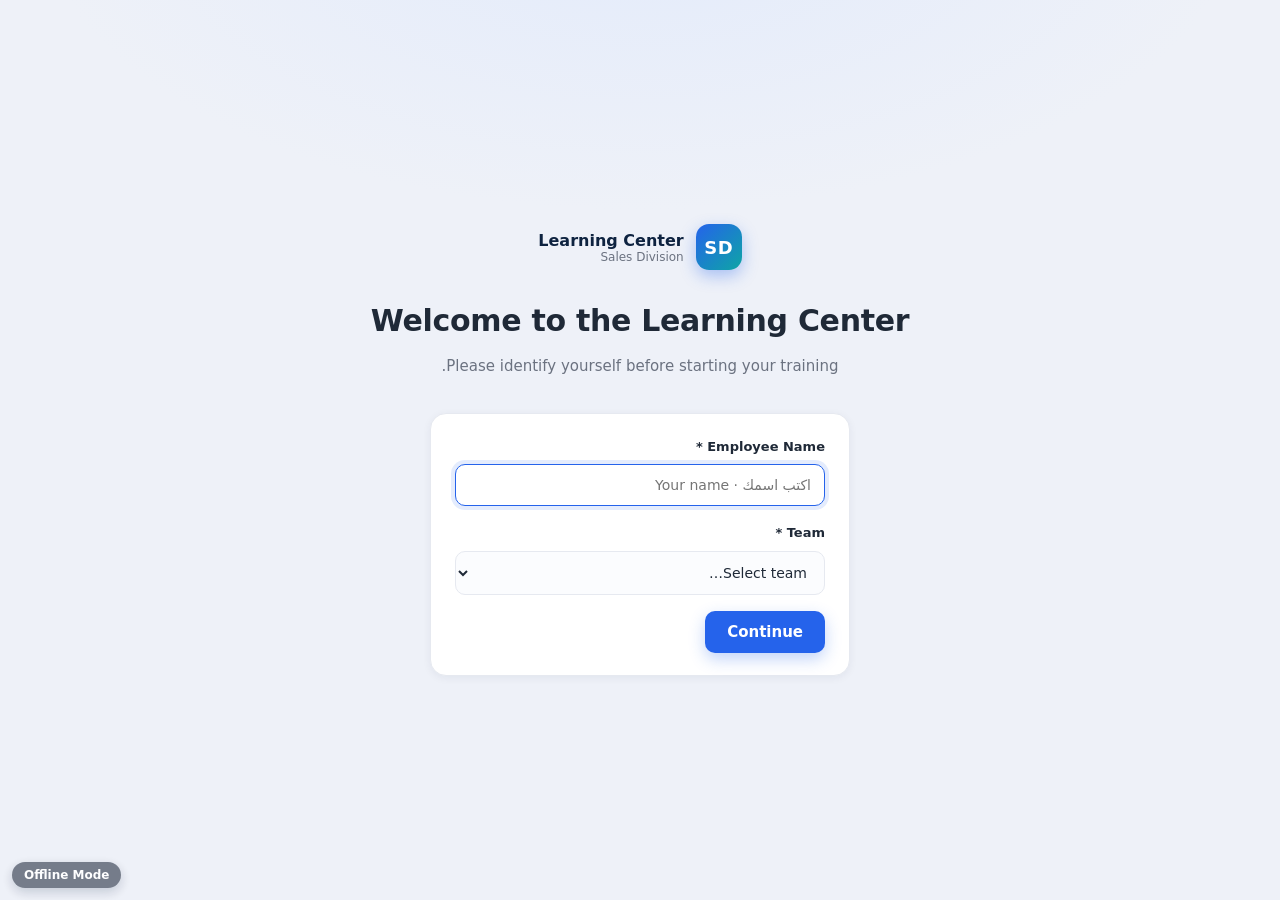
==== commit 1f221393: "Identity: temporary employee identification (swappable provider) Adds a lightweight "who is using th" ====
--- a/index.html
+++ b/index.html
@@ -21,14 +21,46 @@
         </div>
       </div>
 
-      <h1 class="entry-title">Learning Center</h1>
-      <p class="entry-sub">Select your team to open the correct training path.</p>
+      <!-- ===== Identification (first visit) ===== -->
+      <div id="identifyView" hidden>
+        <h1 class="entry-title">Welcome to the Learning Center</h1>
+        <p class="entry-sub">Please identify yourself before starting your training.</p>
 
-      <!-- Team cards are rendered data-driven from academies.js (one system, many academies) -->
-      <div class="team-grid" id="teamGrid"></div>
+        <form id="identifyForm" class="identify-form" autocomplete="off">
+          <div class="field">
+            <label for="idName">Employee Name *</label>
+            <input type="text" id="idName" list="empList" placeholder="اكتب اسمك · Your name" autocomplete="off" />
+            <datalist id="empList"></datalist>
+          </div>
+          <div class="field">
+            <label for="idTeam">Team *</label>
+            <select id="idTeam">
+              <option value="">Select team…</option>
+              <option value="Sales">Sales</option>
+              <option value="Sales Data">Sales Data</option>
+              <option value="Sales Accounting">Sales Accounting</option>
+            </select>
+          </div>
+          <div class="identify-actions">
+            <button type="submit" class="btn btn-primary">Continue</button>
+            <span class="form-msg" id="idMsg" role="status" aria-live="polite"></span>
+          </div>
+        </form>
+      </div>
+
+      <!-- ===== Team selection (after identification) ===== -->
+      <div id="teamsView" hidden>
+        <div class="entry-user" id="entryUser"></div>
+        <h1 class="entry-title">Learning Center</h1>
+        <p class="entry-sub">Select your team to open the correct training path.</p>
+
+        <!-- Team cards are rendered data-driven from academies.js (one system, many academies) -->
+        <div class="team-grid" id="teamGrid"></div>
+      </div>
     </div>
   </div>
 
+  <script src="identity.js"></script>
   <script src="supabase.js"></script>
   <script src="academies.js"></script>
   <script src="script.js"></script>
--- a/styles.css
+++ b/styles.css
@@ -713,6 +713,55 @@
 .entry-title { font-size: 30px; letter-spacing: -0.3px; margin-bottom: 8px; }
 .entry-sub { color: var(--muted); font-size: 15px; margin-bottom: 34px; }
 
+/* ---- Employee identification (Welcome screen) ---- */
+.identify-form {
+  max-width: 420px; margin: 0 auto; text-align: right;
+  background: var(--surface); border: 1px solid var(--border);
+  border-radius: var(--radius); padding: 22px 24px; box-shadow: var(--shadow-sm);
+}
+.identify-form .field { display: flex; flex-direction: column; gap: 7px; margin-bottom: 16px; }
+.identify-form label { font-size: 13px; font-weight: 600; color: var(--text); }
+.identify-form input, .identify-form select {
+  font-family: inherit; font-size: 14px; padding: 12px 13px;
+  border: 1px solid var(--border); border-radius: var(--radius-sm); background: #fbfcfe; color: var(--text);
+}
+.identify-form input:focus, .identify-form select:focus {
+  outline: none; border-color: var(--primary); background: #fff; box-shadow: 0 0 0 4px rgba(37, 99, 235, .12);
+}
+.identify-actions { display: flex; align-items: center; gap: 12px; }
+.identify-actions .btn { width: auto; }
+
+/* Employee chip on the Learning Center (after identification) */
+.entry-user {
+  display: flex; align-items: center; justify-content: space-between; gap: 12px; flex-wrap: wrap;
+  max-width: 420px; margin: 0 auto 22px; padding: 10px 14px;
+  background: var(--surface); border: 1px solid var(--border); border-radius: 999px; box-shadow: var(--shadow-sm);
+}
+.entry-user-info { display: flex; align-items: center; gap: 10px; }
+.entry-user-ico { font-size: 20px; }
+.entry-user-text { display: flex; flex-direction: column; line-height: 1.2; text-align: right; }
+.entry-user-text strong { font-size: 14px; color: var(--text); }
+.entry-user-text span { font-size: 12px; color: var(--muted); }
+.entry-user-switch { padding: 7px 14px; font-size: 13px; }
+
+/* Employee chip injected into the portal sidebar */
+.emp-chip {
+  display: flex; align-items: center; gap: 8px; margin: 10px 14px 4px; padding: 8px 10px;
+  background: rgba(255, 255, 255, .07); border: 1px solid rgba(255, 255, 255, .1); border-radius: 10px;
+}
+.emp-chip-ico { font-size: 16px; }
+.emp-chip-text { display: flex; flex-direction: column; line-height: 1.2; min-width: 0; flex: 1; text-align: right; }
+.emp-chip-text strong { font-size: 13px; color: #fff; overflow: hidden; text-overflow: ellipsis; white-space: nowrap; }
+.emp-chip-text span { font-size: 11px; color: #9fb3cc; }
+.emp-chip-switch {
+  flex-shrink: 0; width: 26px; height: 26px; border: none; border-radius: 7px; cursor: pointer;
+  background: rgba(255, 255, 255, .12); color: #fff; font-size: 14px;
+}
+.emp-chip-switch:hover { background: rgba(255, 255, 255, .22); }
+
+/* "Submitting as …" line in the assignment submission form */
+.lp-submit-as { font-size: 13px; color: var(--text); margin-bottom: 10px; }
+
 .team-grid {
   display: grid; grid-template-columns: repeat(auto-fit, minmax(240px, 1fr));
   gap: 20px; text-align: right;
@@ -929,22 +978,22 @@
 }
 .lesson-acc-item.open { border-color: #bcd0f7; background: #fff; }
 .lesson-acc-head {
-  width: 100%; display: flex; align-items: center; justify-content: space-between; gap: 12px;
+  width: 100%; display: flex; align-items: center; justify-content: flex-start; gap: 10px;
   background: transparent; border: none; cursor: pointer; font-family: inherit;
-  text-align: right; padding: 12px 14px;
+  text-align: inherit; padding: 12px 14px;
   transition: background .18s var(--ease);
 }
 .lesson-acc-head:hover { background: #f4f7fd; }
 .lesson-acc-head:focus-visible { outline: none; box-shadow: inset 0 0 0 2px rgba(37, 99, 235, .4); }
 .lesson-acc-title { font-size: 14px; font-weight: 600; color: var(--text); }
-.lesson-acc-caret { color: var(--muted); font-size: 14px; flex-shrink: 0; transition: transform .25s var(--ease); }
-.lesson-acc-item.open .lesson-acc-caret { transform: rotate(180deg); color: var(--primary); }
+.lesson-acc-caret { color: var(--muted); font-size: 11px; flex-shrink: 0; transition: transform .25s var(--ease); }
+.lesson-acc-item.open .lesson-acc-caret { transform: rotate(90deg); color: var(--primary); }
 .lesson-acc-body {
   max-height: 0; overflow: hidden; padding: 0 14px;
   transition: max-height .3s var(--ease), padding .3s var(--ease);
 }
 .lesson-acc-item.open .lesson-acc-body {
-  max-height: 2000px; padding: 4px 14px 14px; border-top: 1px solid var(--border);
+  max-height: 6000px; padding: 4px 14px 14px; border-top: 1px solid var(--border);
 }
 @media (prefers-reduced-motion: reduce) {
   .lesson-acc-caret, .lesson-acc-body { transition: none; }
@@ -1121,7 +1170,7 @@
 /* ============================================================
    RICH TEXT EDITOR (Lesson Content) + rendered rich content
    ============================================================ */
-.rte { border: 1px solid var(--border); border-radius: var(--radius-sm); background: var(--surface); overflow: hidden; }
+.rte { position: relative; border: 1px solid var(--border); border-radius: var(--radius-sm); background: var(--surface); overflow: hidden; }
 .rte-toolbar {
   display: flex; flex-wrap: wrap; gap: 2px; align-items: center;
   padding: 6px; border-bottom: 1px solid var(--border); background: #f7f9fc;
@@ -1133,6 +1182,19 @@
   display: inline-flex; align-items: center; justify-content: center;
 }
 .rte-toolbar button:hover { background: #e6edf9; border-color: var(--border); }
+.rte-select {
+  height: 30px; border: 1px solid var(--border); border-radius: 6px; background: #fff;
+  color: var(--text); font: 13px/1 inherit; padding: 0 4px; cursor: pointer;
+}
+.rte-color {
+  display: inline-flex; align-items: center; gap: 3px; height: 30px; padding: 0 6px;
+  border: 1px solid transparent; border-radius: 6px; cursor: pointer;
+  font: 700 13px/1 inherit; color: var(--text);
+}
+.rte-color:hover { background: #e6edf9; border-color: var(--border); }
+.rte-color input[type="color"] {
+  width: 18px; height: 18px; padding: 0; border: none; background: none; cursor: pointer;
+}
 .rte-sep { width: 1px; align-self: stretch; background: var(--border); margin: 3px; }
 .rte-area {
   min-height: 220px; max-height: 460px; overflow-y: auto;
@@ -1171,9 +1233,140 @@
 .rte-table th, .cm-rendered table th { background: #eef2fb; font-weight: 700; }
 .rte-figure { margin: 12px 0; }
 .rte-figure figcaption { font-size: 12px; color: var(--muted); margin-top: 4px; }
+.rte-figure img { display: block; height: auto; max-width: 100%; border-radius: 6px; }
+/* Image size options (small / medium / large) — apply in editor + rendered view */
+.rte-size-sm img { max-width: 240px; }
+.rte-size-md img { max-width: 460px; }
+.rte-size-lg img { max-width: 100%; }
+/* Legacy inline-resize wrapper (older images) */
 .rte-img { display: inline-block; overflow: hidden; max-width: 100%; }
 .rte-img img { display: block; width: 100%; height: auto; border-radius: 6px; }
 .rte-area .rte-img { resize: horizontal; min-width: 60px; }
+/* Floating S/M/L resize toolbar over a selected image (editor only) */
+.rte-imgbar {
+  position: absolute; z-index: 5; display: flex; gap: 2px; padding: 3px;
+  background: #0e2340; border-radius: 8px; box-shadow: 0 4px 12px rgba(15, 37, 64, .3);
+}
+.rte-imgbar button {
+  min-width: 26px; height: 24px; padding: 0 6px; border: none; border-radius: 5px;
+  background: transparent; color: #fff; font: 700 12px/1 inherit; cursor: pointer;
+}
+.rte-imgbar button:hover { background: rgba(255, 255, 255, .18); }
+.rte-figure.rte-selected { outline: 2px solid var(--primary); outline-offset: 2px; }
+
+/* ---- Embedded content blocks (editor + Learning Path) ---- */
+/* YouTube video (responsive 16:9) */
+.lp-embed { position: relative; width: 100%; max-width: 640px; margin: 12px 0; border-radius: 10px; overflow: hidden; background: #000; }
+.lp-embed::before { content: ""; display: block; padding-bottom: 56.25%; }
+.lp-embed iframe { position: absolute; inset: 0; width: 100%; height: 100%; border: 0; }
+
+/* Attachment card (downloadable file) */
+.lp-file { margin: 12px 0; }
+.lp-file a {
+  display: flex; align-items: center; gap: 12px; text-decoration: none;
+  background: var(--surface); border: 1px solid var(--border); border-radius: var(--radius-sm);
+  padding: 12px 14px; transition: border-color .18s var(--ease), box-shadow .18s var(--ease);
+}
+.lp-file a:hover { border-color: #bcd0f7; box-shadow: var(--shadow-sm); }
+.lp-file-ico { font-size: 26px; flex-shrink: 0; }
+.lp-file-meta { display: flex; flex-direction: column; min-width: 0; }
+.lp-file-name { font-size: 14px; font-weight: 700; color: var(--text); overflow: hidden; text-overflow: ellipsis; white-space: nowrap; }
+.lp-file-sub { font-size: 12px; color: var(--muted); font-weight: 600; }
+
+/* External resource link card */
+.lp-resource { margin: 12px 0; }
+.lp-resource a {
+  display: flex; align-items: flex-start; gap: 12px; text-decoration: none;
+  background: #f4f7fd; border: 1px solid var(--border); border-radius: var(--radius-sm);
+  padding: 12px 14px; transition: border-color .18s var(--ease), box-shadow .18s var(--ease);
+}
+.lp-resource a:hover { border-color: #bcd0f7; box-shadow: var(--shadow-sm); }
+.lp-resource-ico { font-size: 20px; flex-shrink: 0; }
+.lp-resource-body { display: flex; flex-direction: column; gap: 2px; min-width: 0; }
+.lp-resource-title { font-size: 14px; font-weight: 700; color: var(--primary); }
+.lp-resource-desc { font-size: 13px; color: var(--text); }
+.lp-resource-url { font-size: 12px; color: var(--muted); overflow: hidden; text-overflow: ellipsis; white-space: nowrap; }
+
+/* ---- Inline Knowledge Check (editor preview + Learning Path widget) ---- */
+.kc-block {
+  margin: 16px 0; padding: 14px 16px; border: 1px solid #d6e2fb;
+  border-inline-start: 4px solid var(--primary); border-radius: var(--radius-sm);
+  background: var(--surface); box-shadow: var(--shadow-sm);
+}
+.rte-area .kc-block { cursor: default; }
+/* editor preview (static card, JS-off fallback) */
+.kc-block-badge, .kc-badge {
+  display: inline-block; background: #eef2fb; color: var(--primary); font-size: 10.5px; font-weight: 800;
+  border-radius: 6px; padding: 3px 9px; text-transform: uppercase; letter-spacing: .6px;
+}
+.kc-block-q { display: block; font-size: 14px; font-weight: 600; margin: 8px 0 4px; }
+.kc-block-type { font-size: 12px; color: var(--muted); font-weight: 600; }
+/* Learning Path interactive widget */
+.kc-head { margin-bottom: 8px; }
+.kc-q { font-size: 15px; font-weight: 700; color: var(--text); line-height: 1.5; margin-bottom: 12px; }
+.kc-opts { display: flex; flex-direction: column; gap: 8px; margin-bottom: 12px; }
+.kc-opt {
+  display: flex; align-items: center; gap: 10px; font-size: 14px; color: var(--text); cursor: pointer;
+  padding: 9px 12px; border: 1px solid var(--border); border-radius: 9px; background: #fbfcfe;
+  transition: border-color .15s var(--ease), background .15s var(--ease);
+}
+.kc-opt:hover { border-color: #bcd0f7; background: #f4f8ff; }
+.kc-opt:has(input:checked) { border-color: var(--primary); background: #eef2fb; font-weight: 600; }
+.kc-opt input { flex-shrink: 0; width: 16px; height: 16px; accent-color: var(--primary); }
+.kc-short-input {
+  width: 100%; font-family: inherit; font-size: 14px; padding: 10px 12px;
+  border: 1px solid var(--border); border-radius: var(--radius-sm); background: #fff; color: var(--text);
+}
+.kc-short-input:focus { outline: none; border-color: var(--primary); box-shadow: 0 0 0 4px rgba(37, 99, 235, .12); }
+.kc-actions { display: flex; align-items: center; gap: 12px; flex-wrap: wrap; }
+.kc-check { padding: 9px 18px; font-size: 14px; }
+.kc-continue {
+  padding: 9px 18px; font-size: 14px; background: var(--success); color: #fff;
+  box-shadow: 0 6px 16px rgba(22, 163, 74, .25);
+}
+.kc-continue:hover { background: #12833c; transform: translateY(-1px); }
+.kc-feedback { font-size: 13.5px; font-weight: 800; }
+.kc-feedback.kc-correct { color: var(--success); }
+.kc-feedback.kc-incorrect { color: var(--danger); }
+.kc-feedback.kc-warn { color: var(--warn); }
+.kc-block.is-correct { border-color: #bfe6cd; border-inline-start-color: var(--success); }
+.kc-block.is-incorrect { border-color: #f3cfcf; border-inline-start-color: var(--danger); }
+.kc-explain {
+  margin-bottom: 12px; font-size: 13.5px; line-height: 1.6; color: var(--text);
+  background: #f4f7fd; border: 1px solid var(--border); border-radius: 8px; padding: 10px 12px;
+}
+/* Gated content revealed after answering a Knowledge Check correctly */
+.kc-gate[hidden] { display: none; }
+.kc-gate { animation: lessonIn .25s var(--ease) both; }
+
+/* ---- Knowledge Check editable card (Content Manager editor) ---- */
+.kc-edit {
+  margin: 14px 0; padding: 14px 16px; border: 1px solid #bcd0f7; border-left: 4px solid var(--primary);
+  border-radius: var(--radius-sm); background: #f4f8ff;
+}
+.kc-edit-top { display: flex; align-items: center; gap: 8px; margin-bottom: 10px; }
+.kc-edit-badge {
+  display: inline-block; background: var(--primary); color: #fff; font-size: 11px; font-weight: 700;
+  border-radius: 6px; padding: 2px 8px; text-transform: uppercase; letter-spacing: .4px;
+}
+.kc-edit .kc-f-type { margin-inline-start: auto; }
+.kc-edit select, .kc-edit input[type="text"] {
+  font-family: inherit; font-size: 14px; padding: 8px 10px;
+  border: 1px solid var(--border); border-radius: var(--radius-sm); background: #fff; color: var(--text);
+}
+.kc-edit .kc-f-question { width: 100%; display: block; margin-bottom: 10px; font-weight: 600; }
+.kc-edit .kc-f-explanation { width: 100%; display: block; margin-top: 10px; }
+.kc-f-remove { border: none; background: transparent; color: var(--danger); cursor: pointer; font-size: 14px; padding: 2px 6px; border-radius: 6px; }
+.kc-f-remove:hover { background: #fdeaea; }
+.kc-f-body { display: flex; flex-direction: column; gap: 8px; }
+.kc-f-choice { display: flex; align-items: center; gap: 8px; }
+.kc-f-choice .kc-f-cradio { flex-shrink: 0; width: 18px; height: 18px; }
+.kc-f-choice .kc-f-ctext { flex: 1; }
+.kc-f-cdel { border: none; background: transparent; color: var(--muted); cursor: pointer; font-size: 13px; padding: 4px 8px; border-radius: 6px; }
+.kc-f-cdel:hover { background: #fdeaea; color: var(--danger); }
+.kc-f-addchoice { align-self: flex-start; border: none; background: #eef2fb; color: var(--primary); cursor: pointer; font: 600 13px/1 inherit; padding: 8px 12px; border-radius: 8px; }
+.kc-f-addchoice:hover { background: var(--primary); color: #fff; }
+.kc-f-lbl { font-size: 13px; font-weight: 600; color: var(--text); display: flex; align-items: center; gap: 8px; }
 .callout { margin: 12px 0; padding: 12px 14px; border-radius: 8px; border-inline-start: 4px solid; font-size: 14px; }
 .callout p { margin: 0; }
 .callout-info { background: #eaf3ff; border-color: #2563eb; }
@@ -1215,6 +1408,67 @@
   opacity: 1; cursor: default; background: #e7f6ee; color: var(--success);
   box-shadow: none; transform: none;
 }
+
+/* ---- Lesson navigation (list of lessons + single content panel) ---- */
+.lesson-nav { display: grid; grid-template-columns: 240px minmax(0, 1fr); gap: 16px; align-items: start; margin-top: 6px; }
+@media (max-width: 720px) { .lesson-nav { grid-template-columns: 1fr; } }
+.lesson-list { list-style: none; margin: 0; padding: 0; display: flex; flex-direction: column; gap: 6px; }
+.lesson-item {
+  width: 100%; display: flex; align-items: center; gap: 10px; text-align: inherit;
+  background: #fbfcfe; border: 1px solid var(--border); border-radius: 10px;
+  padding: 10px 12px; cursor: pointer; font-family: inherit; color: var(--text);
+  transition: background .18s var(--ease), border-color .18s var(--ease), box-shadow .18s var(--ease);
+}
+.lesson-item:hover { background: #f4f7fd; border-color: #bcd0f7; }
+.lesson-item.is-active { background: #eef2fb; border-color: var(--primary); box-shadow: inset 3px 0 0 var(--primary); }
+.lesson-item-text { display: flex; flex-direction: column; min-width: 0; }
+.lesson-item-num { font-size: 11px; font-weight: 700; color: var(--muted); text-transform: uppercase; letter-spacing: .4px; }
+.lesson-item.is-active .lesson-item-num { color: var(--primary); }
+.lesson-item-title { font-size: 13.5px; font-weight: 600; overflow: hidden; text-overflow: ellipsis; white-space: nowrap; }
+.lesson-item-check {
+  width: 18px; height: 18px; flex-shrink: 0; border-radius: 50%;
+  border: 1.5px solid var(--border); display: inline-flex; align-items: center;
+  justify-content: center; font-size: 11px; font-weight: 700; color: transparent;
+}
+.lesson-item.is-inprogress .lesson-item-check { border-color: var(--warn); }
+.lesson-item.is-completed .lesson-item-check { background: var(--success); border-color: var(--success); color: #fff; }
+.lesson-panel { background: #fff; border: 1px solid var(--border); border-radius: var(--radius-sm); padding: 16px 18px; min-height: 120px; }
+.lesson-view { animation: lessonIn .25s var(--ease) both; }
+@keyframes lessonIn { from { opacity: 0; transform: translateY(6px); } to { opacity: 1; transform: none; } }
+.level-body .lesson-view-title {
+  font-size: 16px; font-weight: 800; color: var(--text);
+  text-transform: none; letter-spacing: normal; margin: 0 0 10px;
+}
+@media (prefers-reduced-motion: reduce) { .lesson-view { animation: none; } }
+
+/* ---- Submit Assignment form (Learning Path) ---- */
+.lp-submit { margin-top: 14px; padding: 14px 16px; border: 1px solid var(--border); border-radius: var(--radius-sm); background: #fbfcfe; }
+.lp-submit-title { font-size: 13px; text-transform: uppercase; letter-spacing: .5px; color: var(--primary); margin: 0 0 10px; }
+.lp-submit-grid { display: grid; grid-template-columns: 1fr 1fr; gap: 10px; margin-bottom: 10px; }
+@media (max-width: 560px) { .lp-submit-grid { grid-template-columns: 1fr; } }
+.lp-submit input, .lp-submit textarea {
+  width: 100%; font-family: inherit; font-size: 14px; padding: 10px 12px;
+  border: 1px solid var(--border); border-radius: var(--radius-sm); background: #fff; color: var(--text);
+}
+.lp-submit textarea { margin-bottom: 10px; resize: vertical; }
+.lp-submit input:focus, .lp-submit textarea:focus { outline: none; border-color: var(--primary); box-shadow: 0 0 0 4px rgba(37, 99, 235, .12); }
+.lp-submit-actions { display: flex; align-items: center; gap: 12px; }
+.lp-submit-msg { font-size: 13px; font-weight: 600; }
+
+/* ---- Manager review: submissions (Dashboard) ---- */
+.sub-count { font-size: 12px; font-weight: 700; color: var(--muted); margin-bottom: 10px; }
+.sub-card { border: 1px solid var(--border); border-radius: var(--radius-sm); padding: 14px 16px; margin-bottom: 12px; background: #fbfcfe; }
+.sub-top { display: flex; align-items: center; gap: 10px; flex-wrap: wrap; margin-bottom: 6px; }
+.sub-emp { font-size: 15px; font-weight: 800; color: var(--text); }
+.sub-date { font-size: 12px; color: var(--muted); margin-inline-start: auto; }
+.sub-ctx { font-size: 12.5px; color: var(--muted); font-weight: 600; margin-bottom: 10px; }
+.sub-field { font-size: 14px; margin-bottom: 8px; word-break: break-word; }
+.sub-answer { white-space: pre-wrap; background: #fff; border: 1px solid var(--border); border-radius: 8px; padding: 8px 10px; margin-top: 4px; font-size: 14px; }
+.sub-review { display: grid; grid-template-columns: 1fr 1fr; gap: 12px; margin-top: 12px; padding-top: 12px; border-top: 1px dashed var(--border); }
+.sub-review .field-full { grid-column: 1 / -1; }
+.sub-review-actions { grid-column: 1 / -1; display: flex; align-items: center; gap: 12px; }
+.sub-msg { font-size: 13px; font-weight: 600; }
+@media (max-width: 560px) { .sub-review { grid-template-columns: 1fr; } }
 .cm-card-title { font-size: 16px; margin-bottom: 2px; }
 .cm-card-sub { font-size: 13px; color: var(--muted); margin-bottom: 12px; }
 .cm-card-meta { display: flex; gap: 14px; font-size: 12px; color: var(--muted); font-weight: 600; margin-bottom: 6px; }
